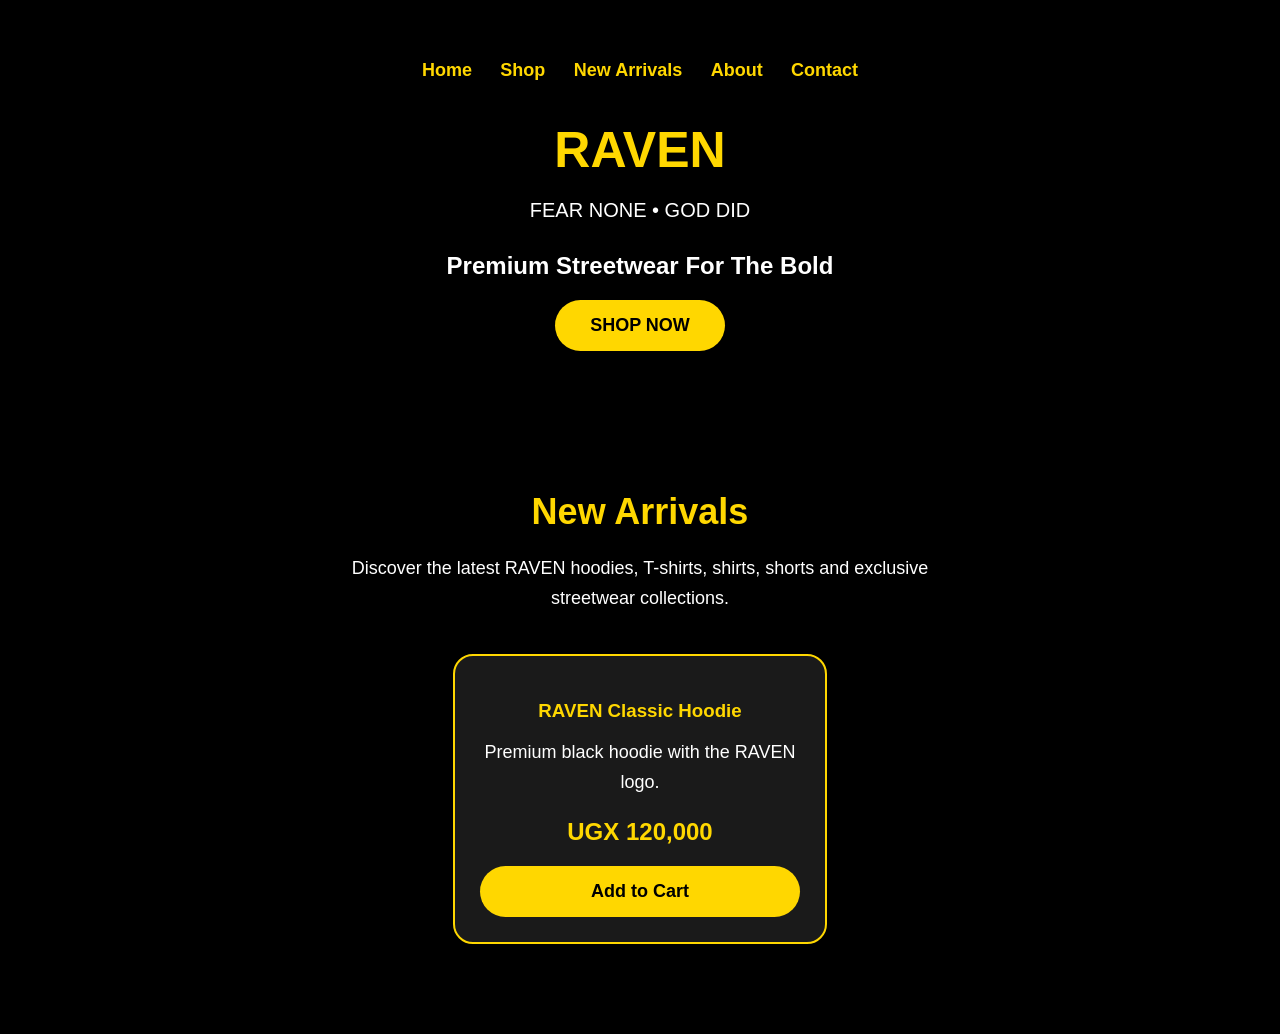
==== index.html @ 139b832c "First version of RAVEN website" ====
<!DOCTYPE html>
<html lang="en">
<head>
  <meta charset="UTF-8">
  <meta name="viewport" content="width=device-width, initial-scale=1.0">
  <title>RAVEN | GOD DID</title>

  <link rel="stylesheet" href="style.css">
</head>

<body>

<header>

<nav>
    <a href="#">Home</a>
    <a href="#">Shop</a>
    <a href="#">New Arrivals</a>
    <a href="#">About</a>
    <a href="#">Contact</a>
</nav>

    <h1>RAVEN</h1>
    <p>FEAR NONE • GOD DID</p>

    <h2>Premium Streetwear For The Bold</h2>

    <button>SHOP NOW</button>
</header>

<section>
    <h2>New Arrivals</h2>

    <p>
        Discover the latest RAVEN hoodies, T-shirts,
        shirts, shorts and exclusive streetwear collections.
</p>

<div class="product-card">
    <h3>RAVEN Classic Hoodie</h3>

    <p>Premium black hoodie with the RAVEN logo.</p>

    <h4>UGX 120,000</h4>

    <button>Add to Cart</button>
</div>

</section>

</body>
</html>
---- style.css ----
body {
    background-color: black;
    color: white;
    font-family: Arial, sans-serif;
    text-align: center;
    margin: 0;
    padding: 0;
}


header {
    padding: 60px 20px;
}

h1 {
    color: gold;
    font-size: 50px;
    margin-bottom: 10px;
}

p {
    font-size: 20px;
    margin-bottom: 30px;
}

button {
    background: gold;
    color: black;
    border: none;
    padding: 15px 35px;
    font-size: 18px;
    border-radius: 30px;
    font-weight: bold;
}

section {
    padding: 50px 20px;
}

section h2 {
    color: gold;
    font-size: 36px;
    margin-bottom: 20px;
}

section p {
    max-width: 600px;
    margin: 0 auto;
    font-size: 18px;
    line-height: 1.7;
}

.product-card {
    background-color: #1a1a1a;
    border: 2px solid gold;
    border-radius: 20px;
    padding: 25px;
    margin: 40px auto;
    max-width: 320px;
}

.product-card h3 {
    color: gold;
    margin-bottom: 15px;
}

.product-card h4 {
    color: gold;
    font-size: 24px;
    margin: 20px 0;
}

.product-card button {
    width: 100%;
}
.product-card {
    background-color: #1a1a1a;
    border: 2px solid gold;
    border-radius: 20px;
    padding: 25px;
    margin: 40px auto;
    max-width: 320px;
}

.product-card h3 {
    color: gold;
    margin-bottom: 15px;
}

.product-card h4 {
    color: gold;
    font-size: 24px;
    margin: 20px 0;
}

.product-card button {
    width: 100%;
}

nav {
    margin-bottom: 40px;
}

nav a {
    color: gold;
    text-decoration: none;
    margin: 0 12px;
    font-size: 18px;
    font-weight: bold;
}

nav a:hover {
    color: white;
}
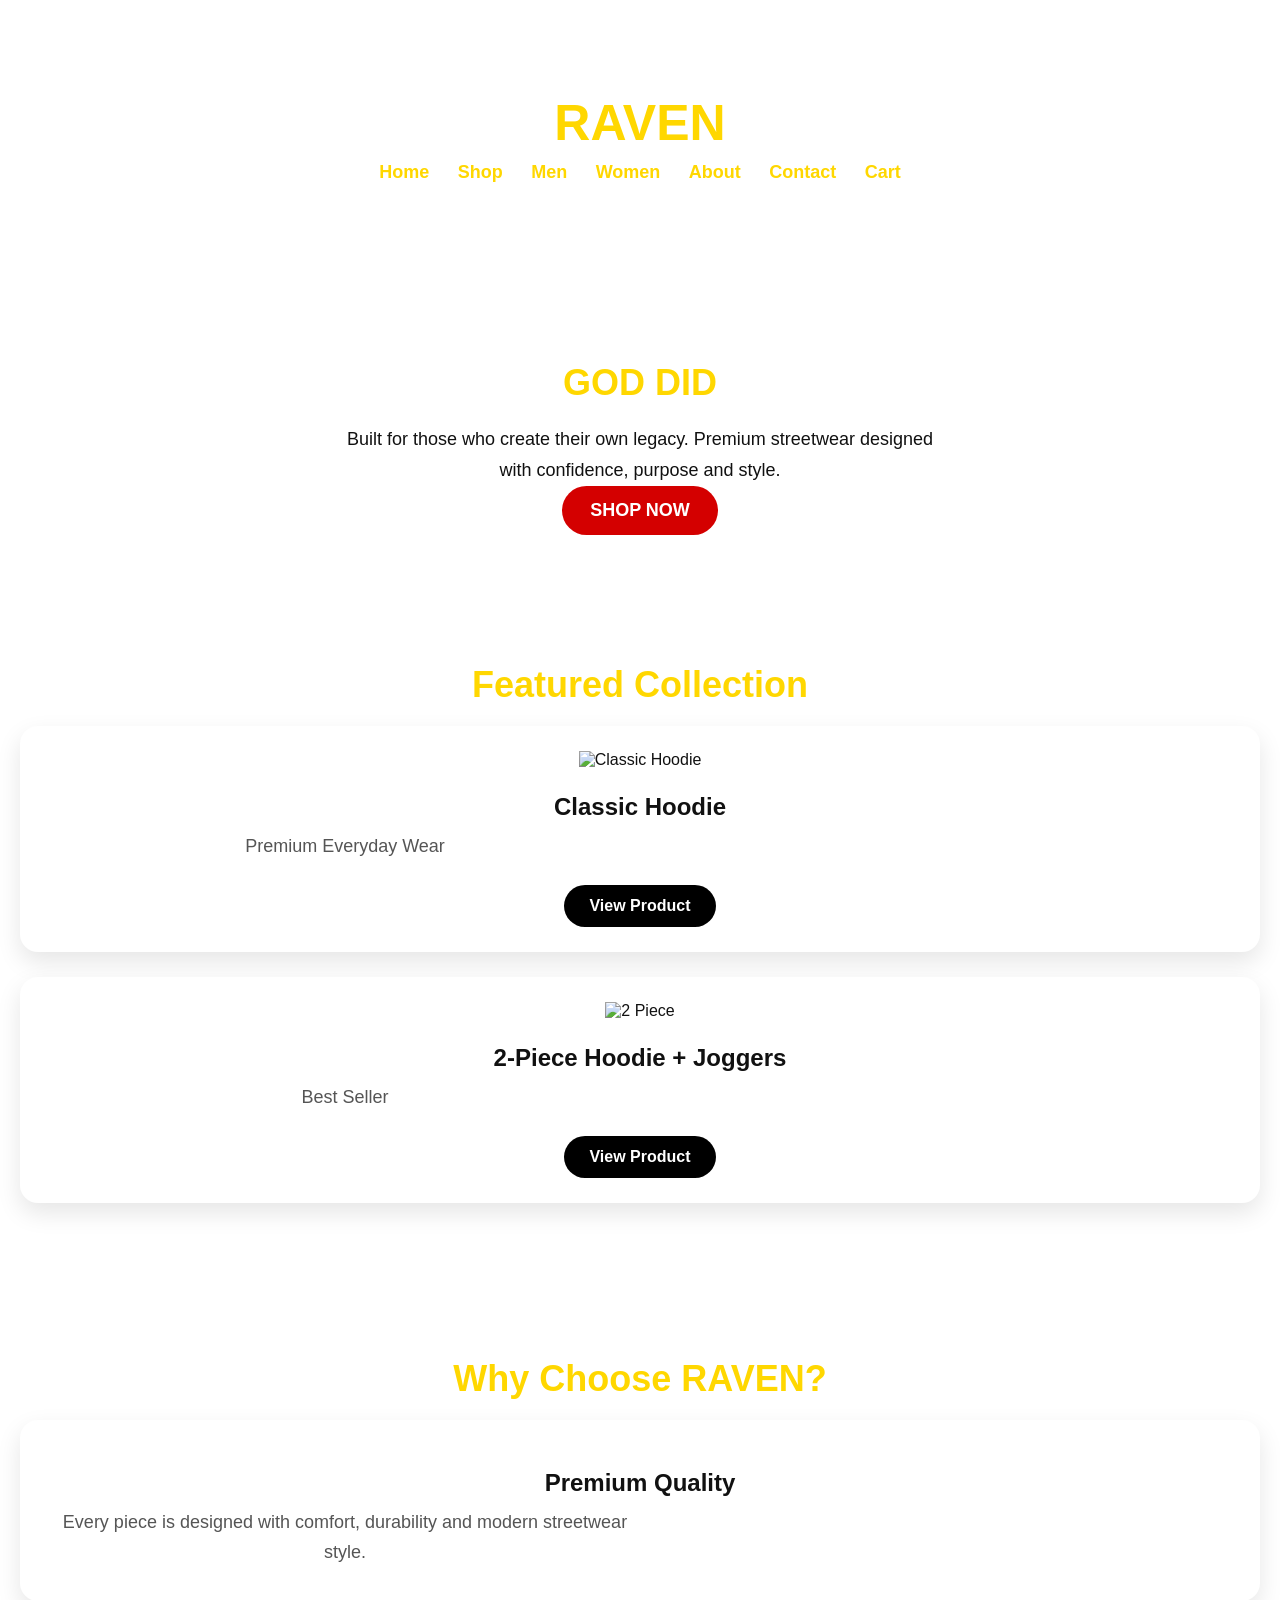
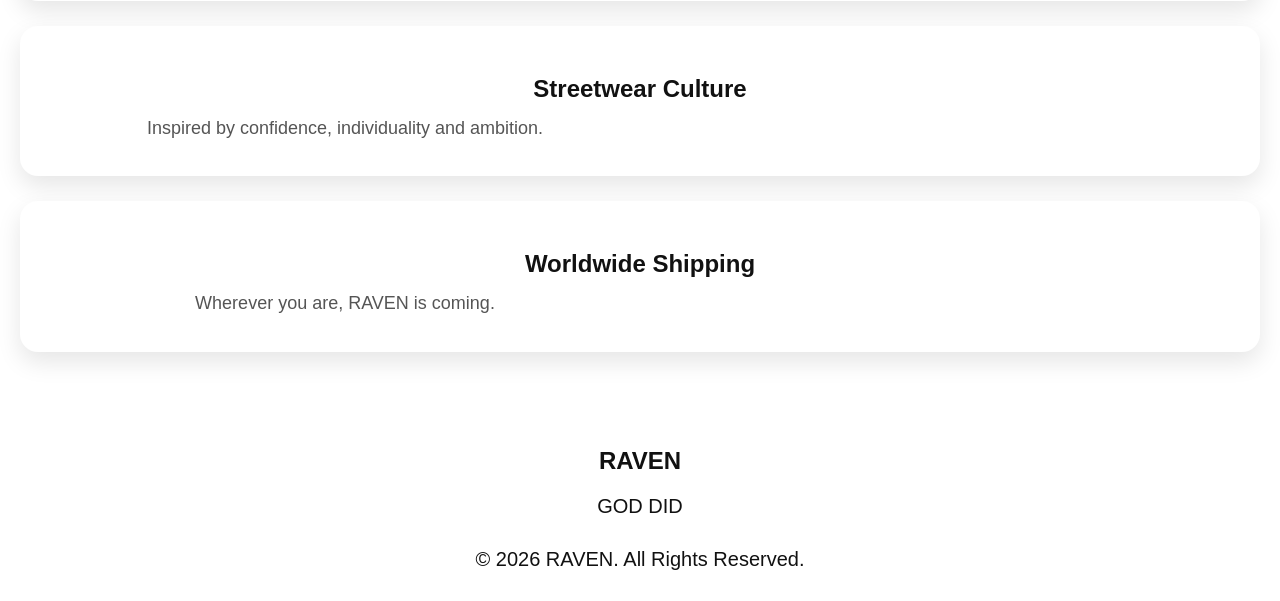
==== commit d8097f99: "Premium homepage and store structure" ====
--- a/index.html
+++ b/index.html
@@ -1,52 +1,126 @@
 <!DOCTYPE html>
 <html lang="en">
 <head>
-  <meta charset="UTF-8">
-  <meta name="viewport" content="width=device-width, initial-scale=1.0">
-  <title>RAVEN | GOD DID</title>
-
-  <link rel="stylesheet" href="style.css">
+<meta charset="UTF-8">
+<meta name="viewport" content="width=device-width, initial-scale=1.0">
+<title>RAVEN | GOD DID</title>
+<link rel="stylesheet" href="style.css">
 </head>
 
 <body>
 
-<header>
+<header class="navbar">
+    <h1 class="logo">RAVEN</h1>
 
-<nav>
-    <a href="#">Home</a>
-    <a href="#">Shop</a>
-    <a href="#">New Arrivals</a>
-    <a href="#">About</a>
-    <a href="#">Contact</a>
-</nav>
-
-    <h1>RAVEN</h1>
-    <p>FEAR NONE • GOD DID</p>
-
-    <h2>Premium Streetwear For The Bold</h2>
-
-    <button>SHOP NOW</button>
+    <nav>
+        <a href="index.html">Home</a>
+        <a href="shop.html">Shop</a>
+        <a href="#">Men</a>
+        <a href="#">Women</a>
+        <a href="#">About</a>
+        <a href="#">Contact</a>
+        <a href="cart.html">Cart</a>
+    </nav>
 </header>
 
-<section>
-    <h2>New Arrivals</h2>
+<section class="hero">
+
+    <h2>GOD DID</h2>
 
     <p>
-        Discover the latest RAVEN hoodies, T-shirts,
-        shirts, shorts and exclusive streetwear collections.
-</p>
+        Built for those who create their own legacy.
+        Premium streetwear designed with confidence,
+        purpose and style.
+    </p>
 
-<div class="product-card">
-    <h3>RAVEN Classic Hoodie</h3>
+    <a href="shop.html">
+        <button>SHOP NOW</button>
+    </a>
 
-    <p>Premium black hoodie with the RAVEN logo.</p>
+</section>
 
-    <h4>UGX 120,000</h4>
+<section class="featured">
 
-    <button>Add to Cart</button>
+<h2>Featured Collection</h2>
+
+<div class="product">
+
+<img src="images/classic-hoodie.jpg" alt="Classic Hoodie" width="220">
+
+<h3>Classic Hoodie</h3>
+
+<p>Premium Everyday Wear</p>
+
+<a href="product.html">
+<button>View Product</button>
+</a>
+
+</div>
+
+<div class="product">
+
+<img src="images/hoodie-joggers.jpg" alt="2 Piece" width="220">
+
+<h3>2-Piece Hoodie + Joggers</h3>
+
+<p>Best Seller</p>
+
+<a href="product.html">
+<button>View Product</button>
+</a>
+
 </div>
 
 </section>
 
+<section>
+
+<h2>Why Choose RAVEN?</h2>
+
+<div class="product">
+
+<h3>Premium Quality</h3>
+
+<p>
+Every piece is designed with comfort,
+durability and modern streetwear style.
+</p>
+
+</div>
+
+<div class="product">
+
+<h3>Streetwear Culture</h3>
+
+<p>
+Inspired by confidence,
+individuality and ambition.
+</p>
+
+</div>
+
+<div class="product">
+
+<h3>Worldwide Shipping</h3>
+
+<p>
+Wherever you are,
+RAVEN is coming.
+</p>
+
+</div>
+
+</section>
+
+<footer>
+
+<h2>RAVEN</h2>
+
+<p>GOD DID</p>
+
+<p>© 2026 RAVEN. All Rights Reserved.</p>
+
+</footer>
+
 </body>
 </html>
--- a/style.css
+++ b/style.css
@@ -111,4 +111,113 @@
 
 nav a:hover {
     color: white;
+}
+/* ================= SHOP PAGE ================= */
+
+.shop{
+    width:90%;
+    margin:auto;
+    padding:40px 0;
+}
+
+.shop h2{
+    color:#111;
+    font-size:30px;
+    margin-top:50px;
+    margin-bottom:25px;
+    border-left:6px solid red;
+    padding-left:15px;
+}
+
+.product{
+    background:#ffffff;
+    border-radius:15px;
+    padding:25px;
+    margin-bottom:25px;
+    box-shadow:0 8px 20px rgba(0,0,0,.08);
+    transition:.3s;
+}
+
+.product:hover{
+    transform:translateY(-8px);
+}
+
+.product h3{
+    font-size:24px;
+    margin-bottom:10px;
+}
+
+.product p{
+    color:#555;
+    margin:8px 0;
+}
+
+.product button{
+    margin-top:15px;
+    background:#000;
+    color:#fff;
+    border:none;
+    padding:12px 25px;
+    border-radius:30px;
+    cursor:pointer;
+    font-size:16px;
+}
+
+.product button:hover{
+    background:red;
+}
+/* ===========================
+   RAVEN LIGHT & DARK THEME
+=========================== */
+
+:root{
+    --bg:#ffffff;
+    --text:#111111;
+    --card:#ffffff;
+    --accent:#d40000;
+    --shadow:rgba(0,0,0,.10);
+}
+
+@media (prefers-color-scheme: dark){
+
+:root{
+    --bg:#0f0f0f;
+    --text:#ffffff;
+    --card:#1b1b1b;
+    --accent:#ff2d2d;
+    --shadow:rgba(255,255,255,.05);
+}
+
+}
+
+body{
+    background:var(--bg);
+    color:var(--text);
+    transition:.3s;
+}
+
+header{
+    background:var(--bg);
+    color:var(--text);
+}
+
+.product{
+    background:var(--card);
+    color:var(--text);
+    box-shadow:0 10px 25px var(--shadow);
+    border-radius:18px;
+}
+
+button{
+    background:var(--accent);
+    color:white;
+    border:none;
+    border-radius:30px;
+    padding:14px 28px;
+    font-weight:bold;
+    transition:.3s;
+}
+
+button:hover{
+    transform:scale(1.05);
 }
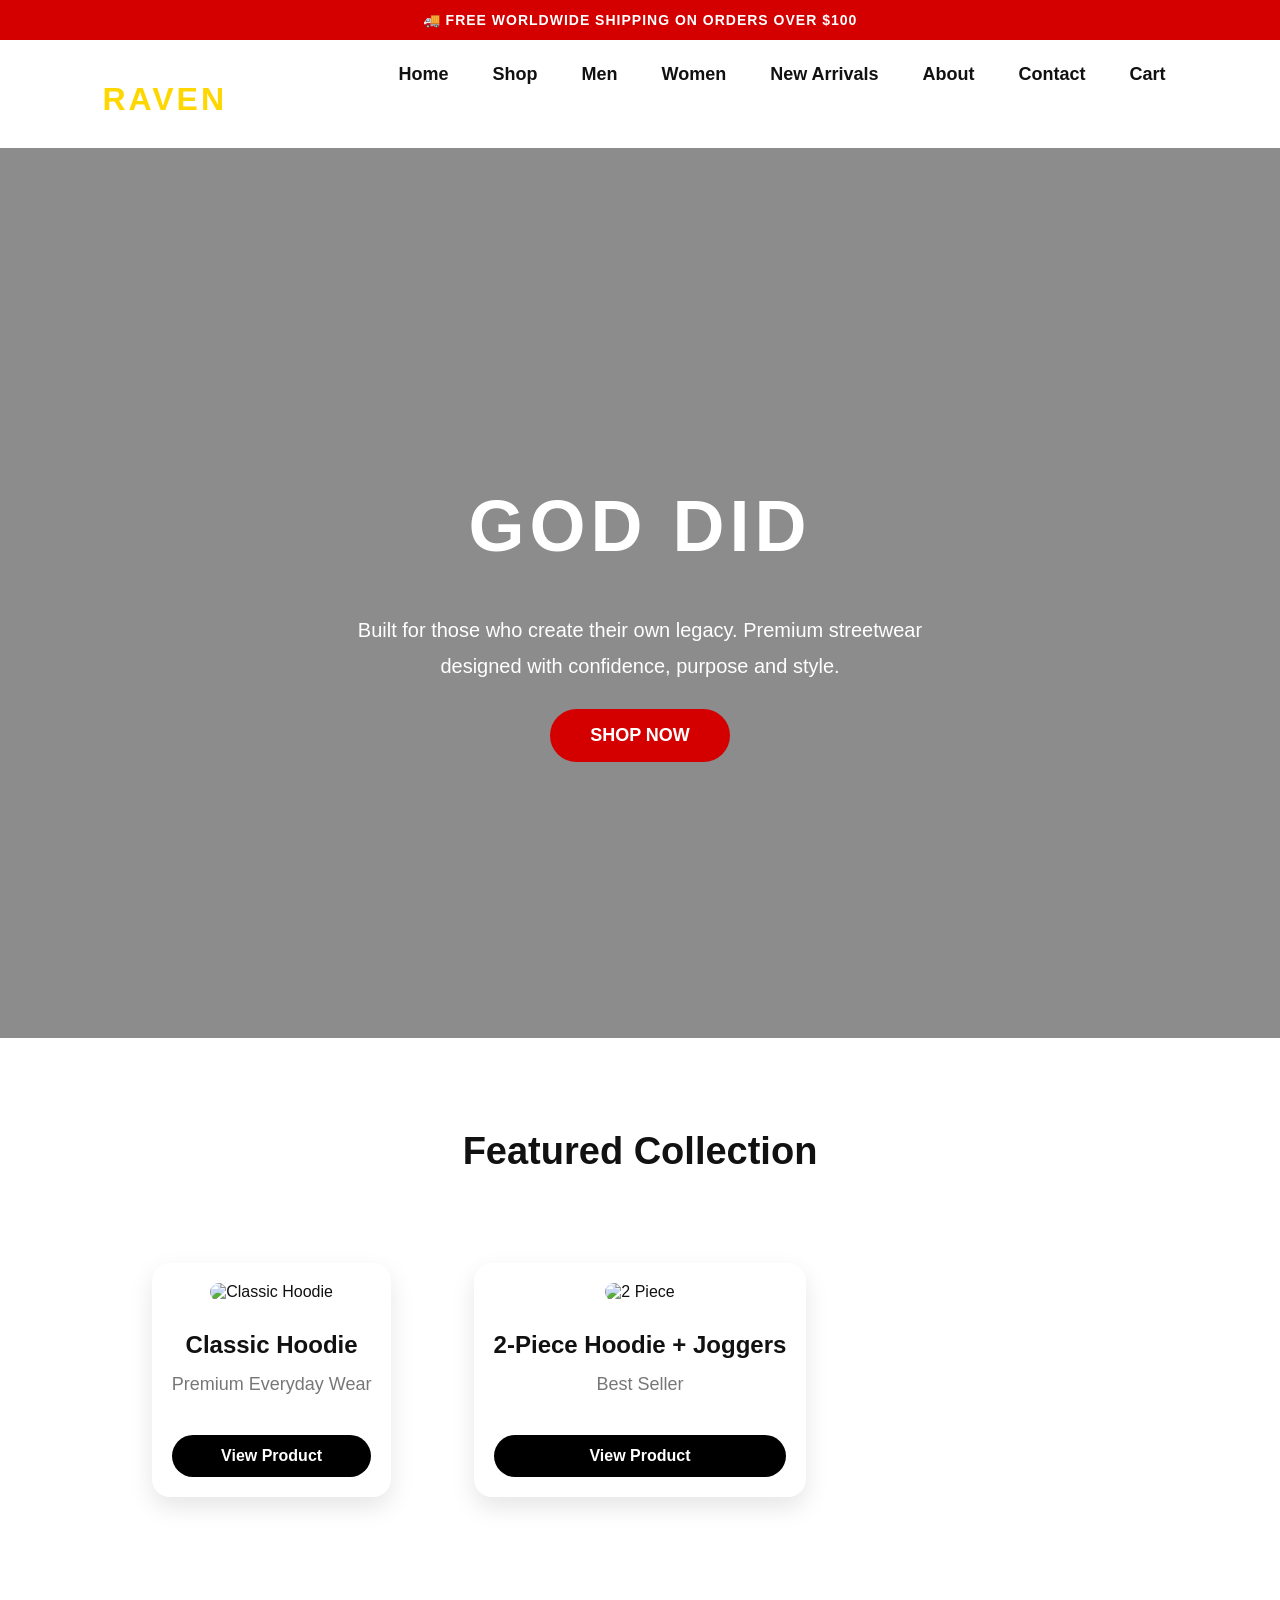
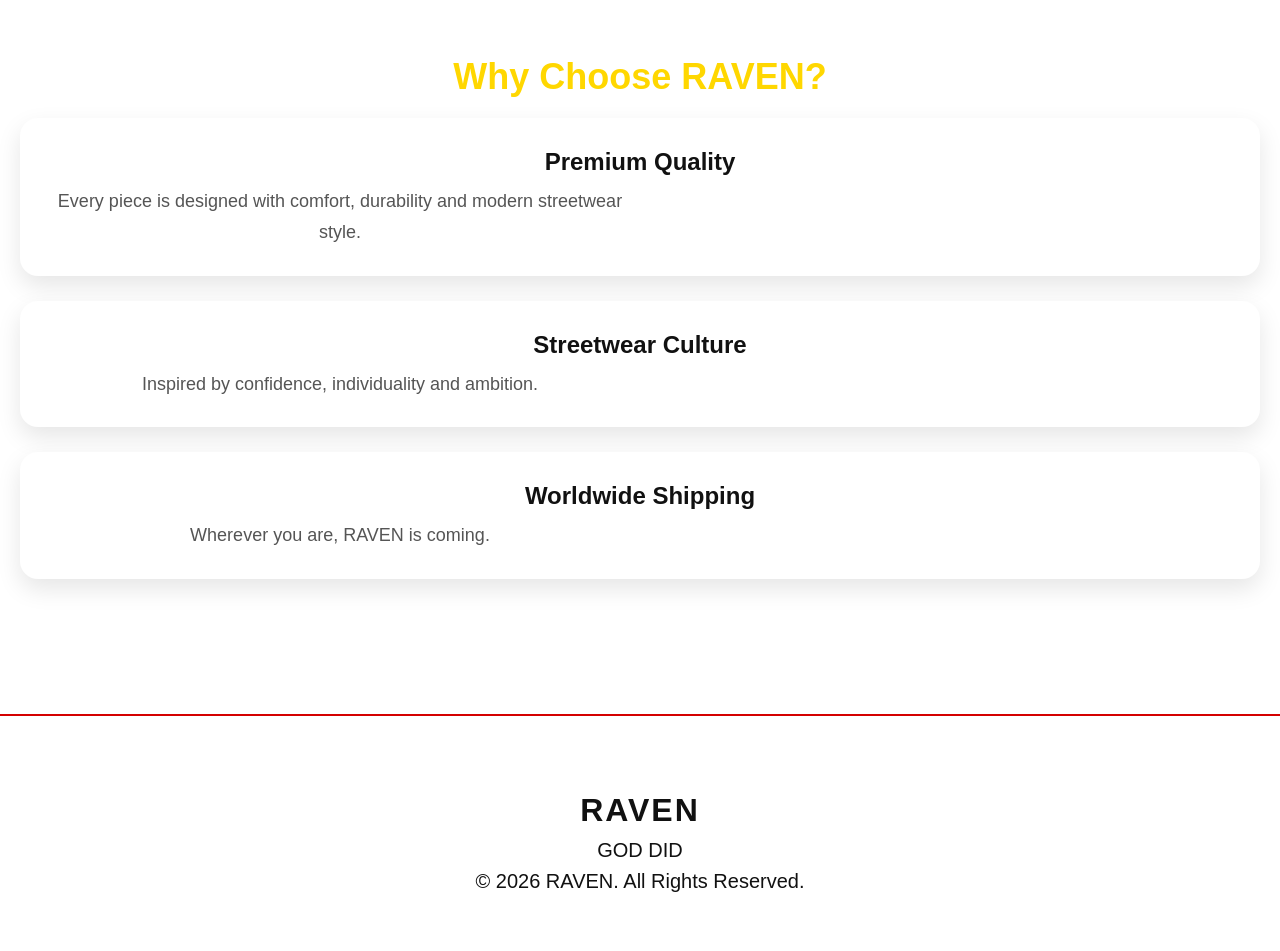
==== commit 348c2243: "Homepage V2 - Hero and Announcement Bar" ====
--- a/index.html
+++ b/index.html
@@ -8,19 +8,23 @@
 </head>
 
 <body>
+<div class="announcement">
+    🚚 FREE WORLDWIDE SHIPPING ON ORDERS OVER $100
+</div>
 
 <header class="navbar">
     <h1 class="logo">RAVEN</h1>
 
     <nav>
-        <a href="index.html">Home</a>
-        <a href="shop.html">Shop</a>
-        <a href="#">Men</a>
-        <a href="#">Women</a>
-        <a href="#">About</a>
-        <a href="#">Contact</a>
-        <a href="cart.html">Cart</a>
-    </nav>
+    <a href="index.html">Home</a>
+    <a href="shop.html">Shop</a>
+    <a href="#">Men</a>
+    <a href="#">Women</a>
+    <a href="#">New Arrivals</a>
+    <a href="#">About</a>
+    <a href="#">Contact</a>
+    <a href="cart.html">Cart</a>
+</nav>
 </header>
 
 <section class="hero">
--- a/style.css
+++ b/style.css
@@ -220,4 +220,232 @@
 
 button:hover{
     transform:scale(1.05);
+}
+
+/* ======= RAVEN NAVIGATION ======= */
+
+.navbar{
+    display:flex;
+    justify-content:space-between;
+    align-items:center;
+    padding:20px 8%;
+    background:var(--bg);
+    position:sticky;
+    top:0;
+    z-index:1000;
+}
+
+.logo{
+    font-size:32px;
+    font-weight:900;
+    letter-spacing:3px;
+}
+
+nav{
+    display:flex;
+    gap:20px;
+}
+
+nav a{
+    text-decoration:none;
+    color:var(--text);
+    font-weight:600;
+    transition:.3s;
+}
+
+nav a:hover{
+    color:var(--accent);
+}
+
+/* ======= HERO SECTION ======= */
+
+.hero{
+    min-height:85vh;
+    display:flex;
+    flex-direction:column;
+    justify-content:center;
+    align-items:center;
+    text-align:center;
+    padding:40px 20px;
+}
+
+.hero h2{
+    font-size:60px;
+    font-weight:900;
+    margin-bottom:20px;
+    letter-spacing:4px;
+    color:var(--text);
+}
+
+.hero p{
+    max-width:650px;
+    font-size:20px;
+    line-height:1.8;
+    color:var(--text);
+    margin-bottom:35px;
+}
+
+.hero button{
+    background:var(--accent);
+    color:#fff;
+    border:none;
+    padding:16px 40px;
+    font-size:18px;
+    font-weight:bold;
+    border-radius:40px;
+    cursor:pointer;
+    transition:0.3s;
+}
+
+.hero button:hover{
+    transform:translateY(-3px);
+    box-shadow:0 10px 25px rgba(212,0,0,0.3);
+}
+
+/* ======= FEATURED COLLECTION ======= */
+
+.featured{
+    padding:80px 8%;
+}
+
+.featured h2{
+    text-align:center;
+    font-size:38px;
+    margin-bottom:40px;
+    color:var(--text);
+}
+
+.featured .product{
+    max-width:320px;
+    margin:20px auto;
+    text-align:center;
+    overflow:hidden;
+}
+
+.featured .product img{
+    width:100%;
+    max-width:250px;
+    border-radius:15px;
+    margin-bottom:20px;
+}
+
+.featured .product h3{
+    font-size:24px;
+    margin-bottom:10px;
+}
+
+.featured .product p{
+    margin-bottom:20px;
+    color:#777;
+}
+
+.featured .product button{
+    width:100%;
+}
+
+/* ======= FOOTER ======= */
+
+footer{
+    background:var(--card);
+    text-align:center;
+    padding:50px 20px;
+    margin-top:60px;
+    border-top:2px solid var(--accent);
+}
+
+footer h2{
+    font-size:32px;
+    margin-bottom:10px;
+    color:var(--text);
+    letter-spacing:2px;
+}
+
+footer p{
+    color:var(--text);
+    margin:8px 0;
+}
+
+/* ===== SHOP GRID ===== */
+
+.featured{
+    display:grid;
+    grid-template-columns:repeat(auto-fit,minmax(250px,1fr));
+    gap:30px;
+    padding:60px 8%;
+}
+
+.featured h2{
+    grid-column:1/-1;
+}
+
+.product{
+    background:var(--card);
+    padding:20px;
+    border-radius:18px;
+    text-align:center;
+    box-shadow:0 10px 25px var(--shadow);
+    transition:.3s;
+}
+
+.product:hover{
+    transform:translateY(-8px);
+}
+
+.product img{
+    width:100%;
+    border-radius:12px;
+    margin-bottom:15px;
+}
+
+.product h3{
+    margin:10px 0;
+}
+
+.product button{
+    width:100%;
+    margin-top:15px;
+}
+
+/* ===== ANNOUNCEMENT BAR ===== */
+
+.announcement{
+    background:var(--accent);
+    color:#fff;
+    text-align:center;
+    padding:12px;
+    font-weight:bold;
+    letter-spacing:1px;
+    font-size:14px;
+}
+
+/* ===== HERO BACKGROUND ===== */
+
+.hero{
+    min-height:90vh;
+    display:flex;
+    flex-direction:column;
+    justify-content:center;
+    align-items:center;
+    text-align:center;
+    padding:40px;
+    background:
+    linear-gradient(rgba(0,0,0,.45),rgba(0,0,0,.45)),
+    url("images/raven-hero.jpg");
+    background-size:cover;
+    background-position:center;
+    background-repeat:no-repeat;
+}
+
+.hero h2{
+    color:white;
+    font-size:72px;
+    font-weight:900;
+    letter-spacing:5px;
+}
+
+.hero p{
+    color:white;
+    max-width:650px;
+    font-size:20px;
+    margin:25px 0;
 }
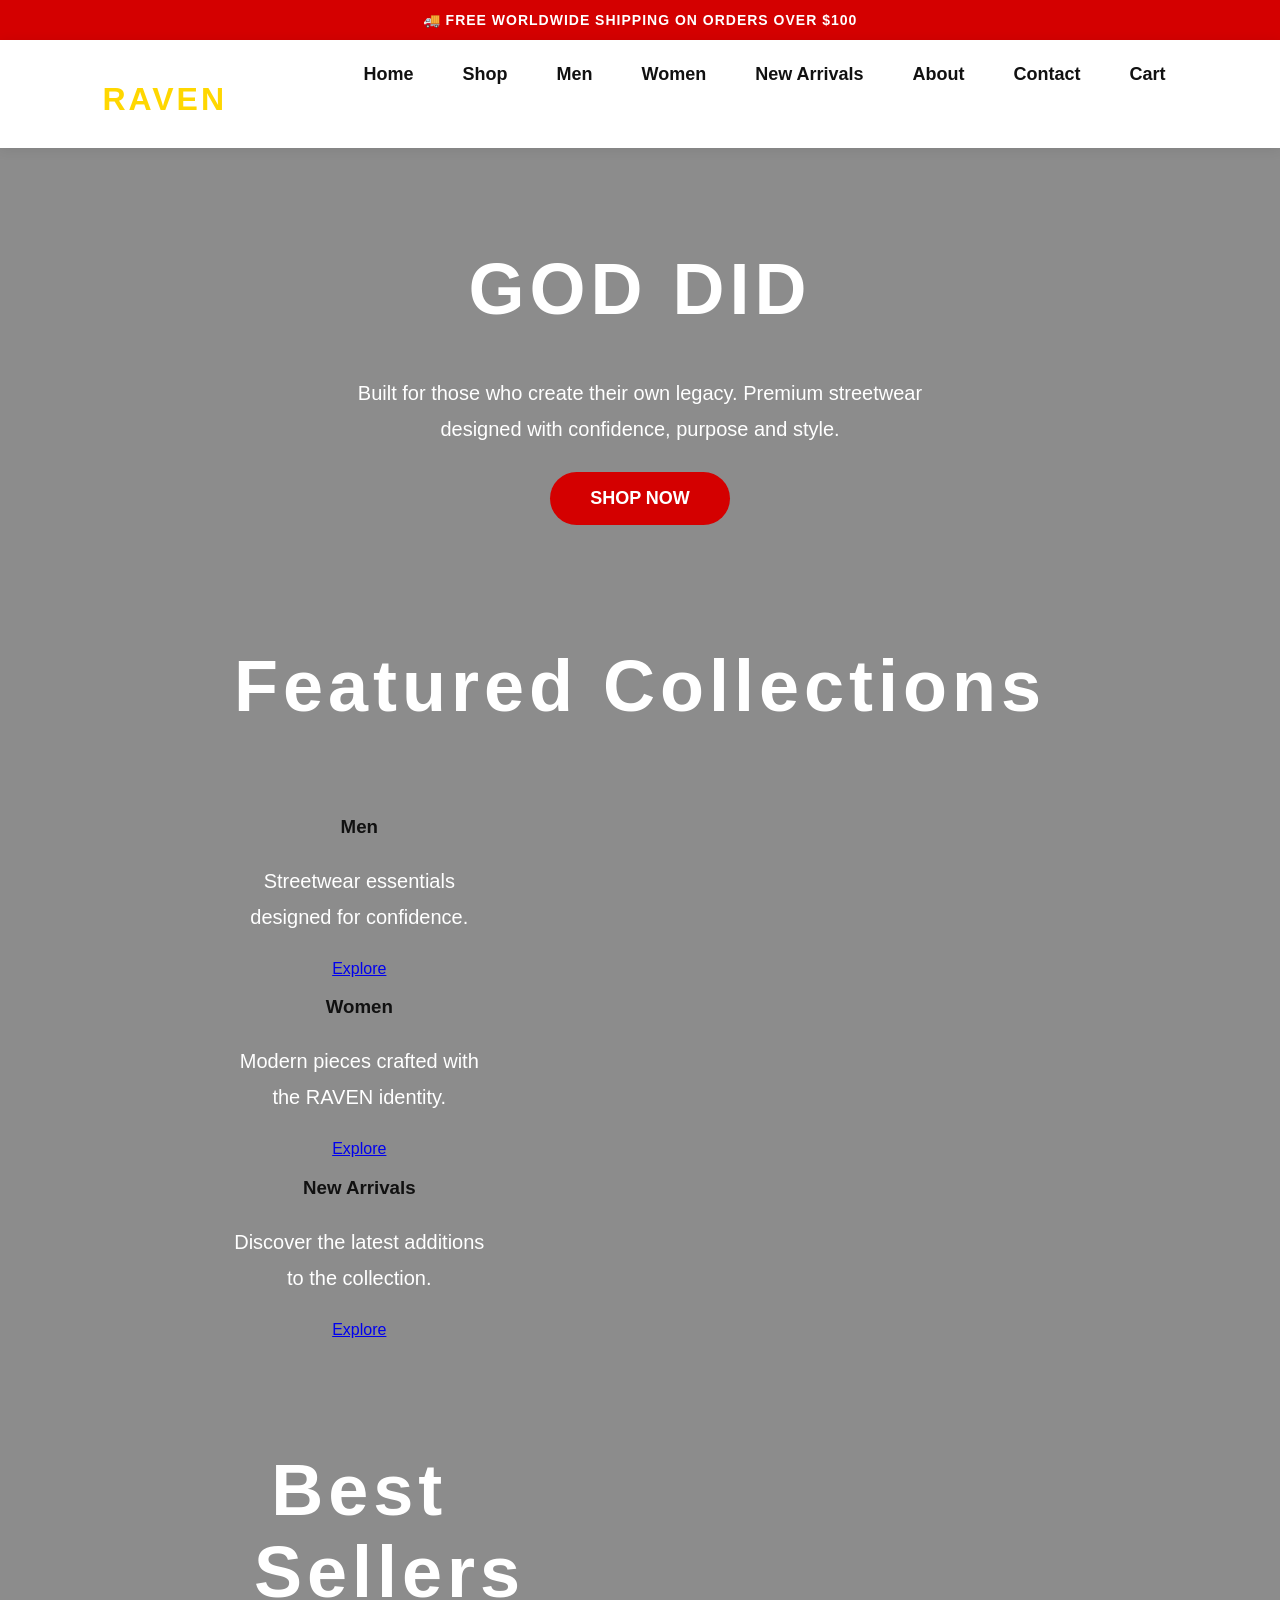
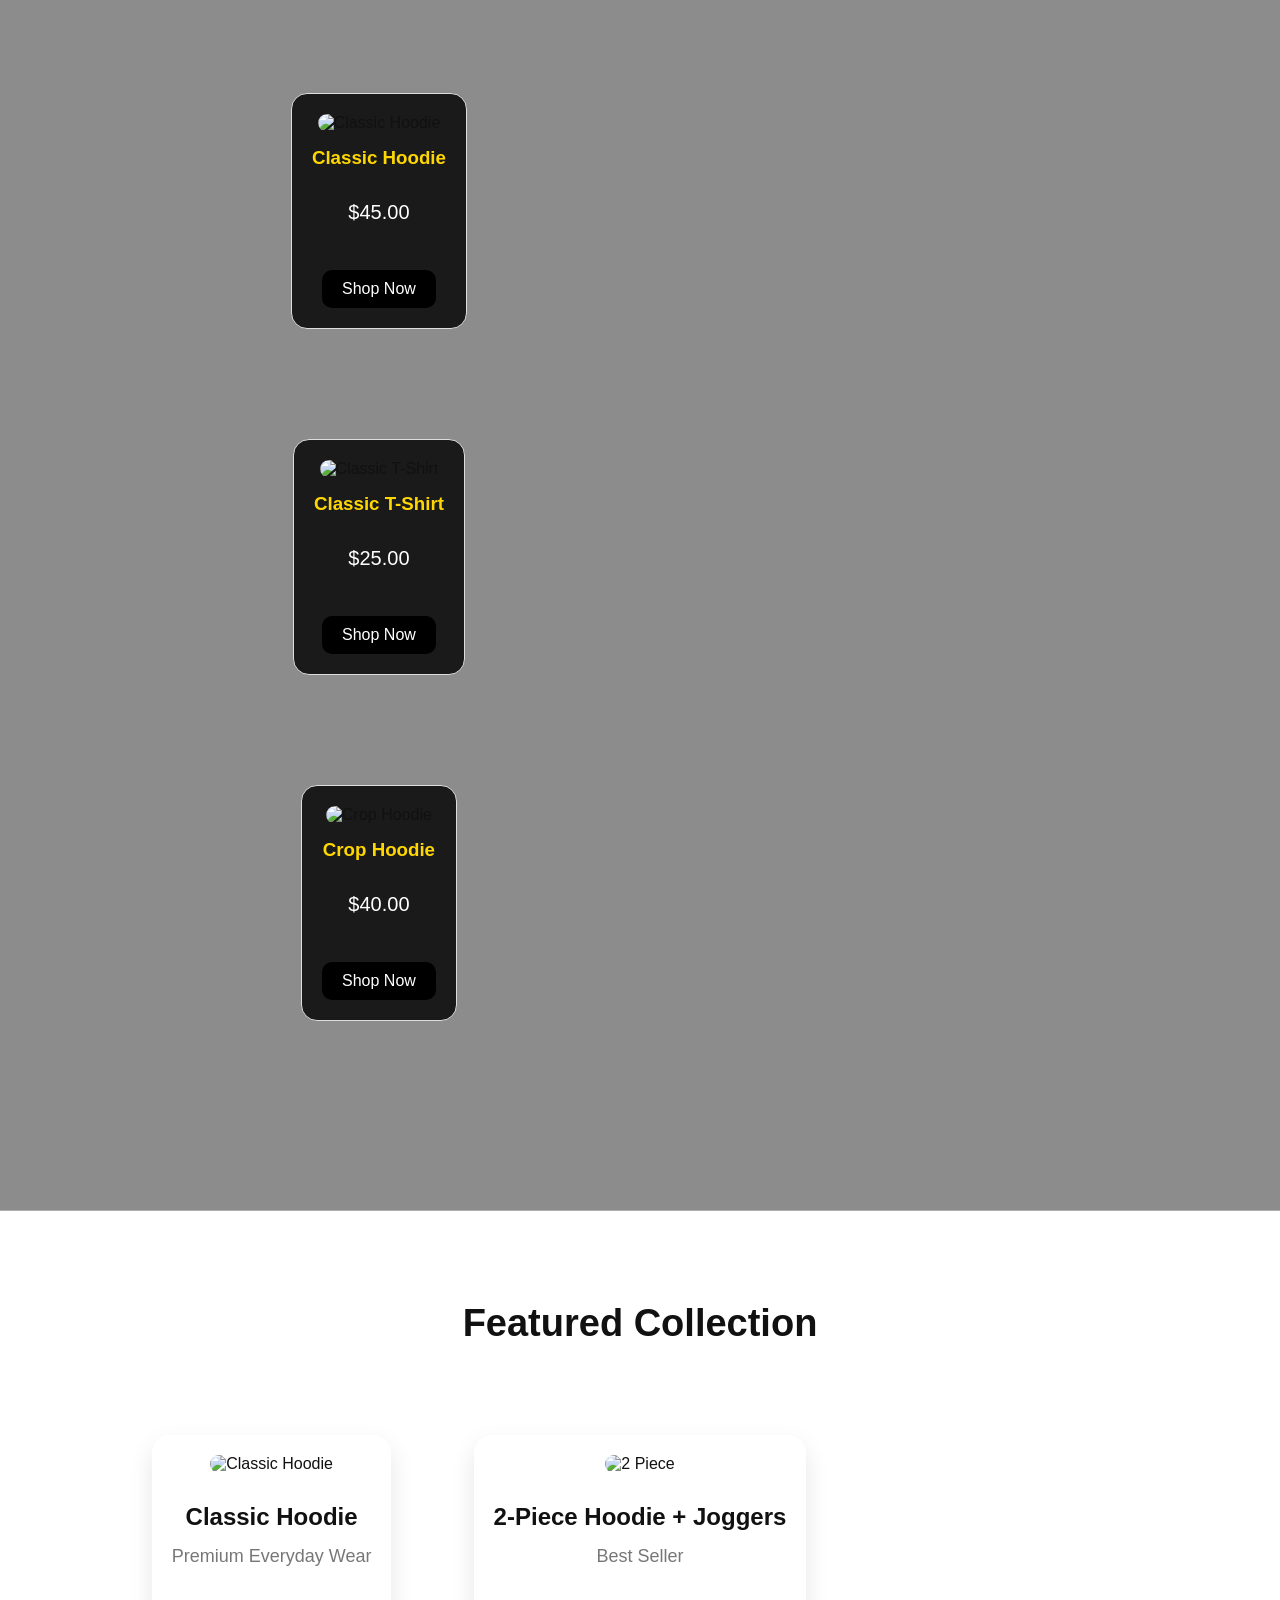
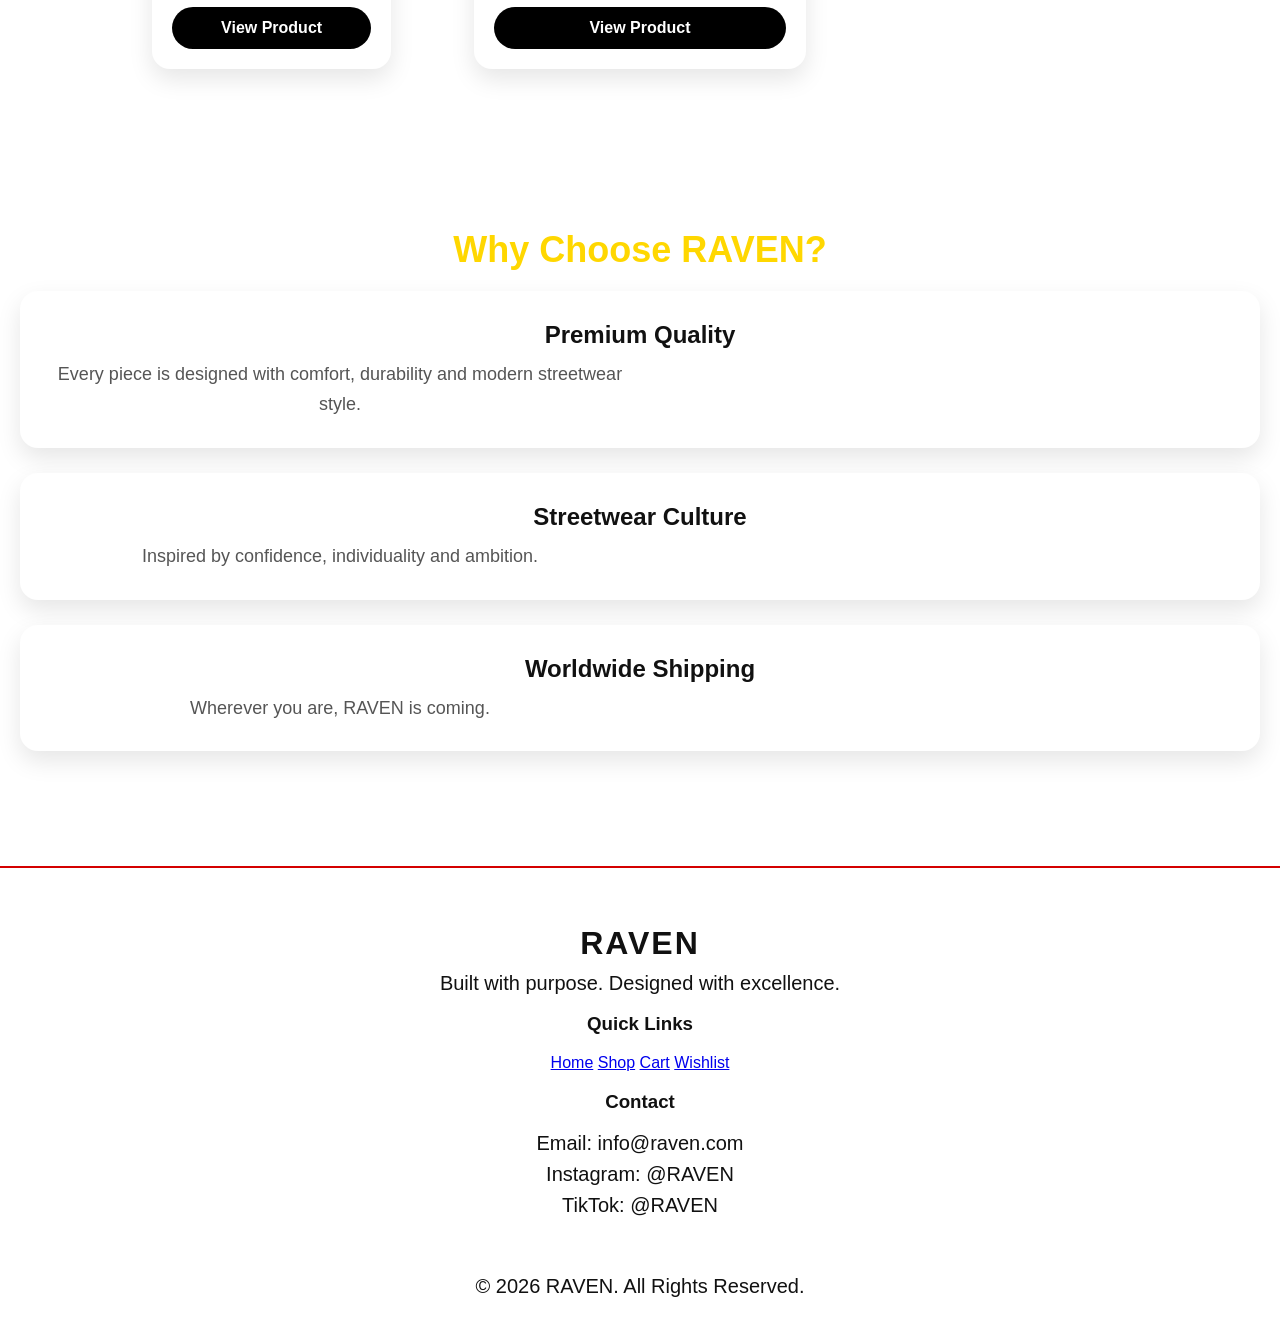
==== commit 6d2d4a29: "Complete website pages and layout improvements" ====
--- a/index.html
+++ b/index.html
@@ -40,7 +40,64 @@
     <a href="shop.html">
         <button>SHOP NOW</button>
     </a>
-
+    
+<section class="featured">
+
+<h2>Featured Collections</h2>
+
+<div class="featured-grid">
+
+<div class="featured-card">
+<h3>Men</h3>
+<p>Streetwear essentials designed for confidence.</p>
+<a href="shop.html">Explore</a>
+</div>
+
+<div class="featured-card">
+<h3>Women</h3>
+<p>Modern pieces crafted with the RAVEN identity.</p>
+<a href="shop.html">Explore</a>
+</div>
+
+<div class="featured-card">
+<h3>New Arrivals</h3>
+<p>Discover the latest additions to the collection.</p>
+<a href="shop.html">Explore</a>
+</div>
+
+<section class="best-sellers">
+
+<h2>Best Sellers</h2>
+
+<div class="product-grid">
+
+<div class="product-card">
+<img src="images/classic-hoodie.jpg" alt="Classic Hoodie">
+<h3>Classic Hoodie</h3>
+<p>$45.00</p>
+<a href="product.html">Shop Now</a>
+</div>
+
+<div class="product-card">
+<img src="images/classic-tshirt.jpg" alt="Classic T-Shirt">
+<h3>Classic T-Shirt</h3>
+<p>$25.00</p>
+<a href="product.html">Shop Now</a>
+</div>
+
+<div class="product-card">
+<img src="images/crop-hoodie.jpg" alt="Crop Hoodie">
+<h3>Crop Hoodie</h3>
+<p>$40.00</p>
+<a href="product.html">Shop Now</a>
+</div>
+
+</div>
+
+</section>
+</div>
+
+</section>
 </section>
 
 <section class="featured">
@@ -116,15 +173,39 @@
 
 </section>
 
-<footer>
-
+<footer class="footer">
+
+<div class="footer-logo">
 <h2>RAVEN</h2>
-
-<p>GOD DID</p>
+<p>Built with purpose. Designed with excellence.</p>
+</div>
+
+<div class="footer-links">
+<h3>Quick Links</h3>
+
+<a href="index.html">Home</a>
+<a href="shop.html">Shop</a>
+<a href="cart.html">Cart</a>
+<a href="wishlist.html">Wishlist</a>
+</div>
+
+<div class="footer-contact">
+<h3>Contact</h3>
+
+<p>Email: info@raven.com</p>
+
+<p>Instagram: @RAVEN</p>
+
+<p>TikTok: @RAVEN</p>
+
+</div>
+
+</footer>
+
+<div class="copyright">
 
 <p>© 2026 RAVEN. All Rights Reserved.</p>
 
-</footer>
-
+</div>
 </body>
 </html>
--- a/style.css
+++ b/style.css
@@ -448,4 +448,562 @@
     max-width:650px;
     font-size:20px;
     margin:25px 0;
+}
+
+/* ===== PRODUCT PAGE ===== */
+
+.product-page{
+    display:flex;
+    flex-wrap:wrap;
+    justify-content:center;
+    align-items:flex-start;
+    gap:50px;
+    padding:60px 8%;
+}
+
+.product-image{
+    flex:1;
+    min-width:300px;
+    text-align:center;
+}
+
+.product-image img{
+    width:100%;
+    max-width:500px;
+    border-radius:18px;
+    box-shadow:0 15px 40px rgba(0,0,0,.15);
+}
+
+.product-info{
+    flex:1;
+    min-width:320px;
+}
+
+.product-info h2{
+    font-size:42px;
+    margin-bottom:10px;
+}
+
+.product-info h3{
+    font-size:30px;
+    margin-bottom:20px;
+}
+
+.product-info p{
+    line-height:1.8;
+    margin-bottom:20px;
+}
+
+.product-info label{
+    display:block;
+    margin-top:20px;
+    margin-bottom:8px;
+    font-weight:bold;
+}
+
+.product-info select,
+.product-info input{
+    width:100%;
+    padding:14px;
+    border-radius:10px;
+    border:1px solid #ccc;
+    margin-bottom:20px;
+    font-size:16px;
+}
+
+.buttons{
+    display:flex;
+    gap:15px;
+    flex-wrap:wrap;
+    margin:25px 0;
+}
+
+.buttons button{
+    flex:1;
+    padding:16px;
+    border:none;
+    border-radius:12px;
+    cursor:pointer;
+    font-size:16px;
+    font-weight:bold;
+}
+
+.buttons button:first-child{
+    background:#000;
+    color:#fff;
+}
+
+.buttons button:last-child{
+    background:#c1121f;
+    color:#fff;
+}
+
+footer{
+    text-align:center;
+    padding:30px;
+    margin-top:40px;
+}
+/* ===== RELATED PRODUCTS ===== */
+
+.related-products{
+    padding:60px 8%;
+}
+
+.related-products h2{
+    text-align:center;
+    margin-bottom:40px;
+    font-size:36px;
+}
+
+.product-grid{
+    display:grid;
+    grid-template-columns:repeat(auto-fit,minmax(250px,1fr));
+    gap:30px;
+}
+
+.product-card{
+    border:1px solid #ddd;
+    border-radius:16px;
+    overflow:hidden;
+    text-align:center;
+    padding:20px;
+    transition:0.3s;
+}
+
+.product-card:hover{
+    transform:translateY(-8px);
+    box-shadow:0 15px 35px rgba(0,0,0,.15);
+}
+
+.product-card img{
+    width:100%;
+    border-radius:12px;
+}
+
+.product-card h3{
+    margin-top:15px;
+}
+
+.product-card a{
+    display:inline-block;
+    margin-top:15px;
+    padding:10px 20px;
+    background:#000;
+    color:#fff;
+    text-decoration:none;
+    border-radius:10px;
+}
+/* ===== WISHLIST ===== */
+
+.wishlist{
+    padding:60px 8%;
+}
+
+.wishlist h2{
+    text-align:center;
+    font-size:40px;
+    margin-bottom:15px;
+}
+
+.wishlist p{
+    text-align:center;
+    margin-bottom:40px;
+}
+/* ===== SEARCH ===== */
+
+.shop-search{
+    display:flex;
+    justify-content:center;
+    margin-bottom:40px;
+}
+
+.shop-search input{
+    width:100%;
+    max-width:500px;
+    padding:16px 20px;
+    border:1px solid #ccc;
+    border-radius:50px;
+    font-size:16px;
+    outline:none;
+    transition:.3s;
+}
+
+.shop-search input:focus{
+    border-color:#000;
+    box-shadow:0 0 12px rgba(0,0,0,.15);
+}
+/* ===== SHOP FILTERS ===== */
+
+.shop-filters{
+    display:flex;
+    flex-wrap:wrap;
+    justify-content:center;
+    gap:12px;
+    margin-bottom:40px;
+}
+
+.shop-filters button{
+    padding:12px 22px;
+    border:none;
+    border-radius:30px;
+    background:#111;
+    color:#fff;
+    cursor:pointer;
+    font-weight:600;
+    transition:0.3s;
+}
+
+.shop-filters button:hover{
+    background:#c1121f;
+}
+/* ===== NAVBAR ===== */
+
+.navbar{
+    display:flex;
+    justify-content:space-between;
+    align-items:center;
+    padding:20px 8%;
+    position:sticky;
+    top:0;
+    background:#fff;
+    z-index:1000;
+    box-shadow:0 2px 12px rgba(0,0,0,.08);
+}
+
+.navbar h1{
+    font-size:32px;
+    font-weight:900;
+}
+
+.navbar nav{
+    display:flex;
+    gap:25px;
+}
+
+.navbar nav a{
+    text-decoration:none;
+    color:#111;
+    font-weight:600;
+    transition:.3s;
+}
+
+.navbar nav a:hover{
+    color:#c1121f;
+}
+/* ===== MOBILE ===== */
+
+@media (max-width:768px){
+
+.navbar{
+    flex-direction:column;
+    gap:15px;
+}
+
+.navbar nav{
+    flex-wrap:wrap;
+    justify-content:center;
+    gap:15px;
+}
+
+.product-page{
+    padding:30px 5%;
+}
+
+.related-products{
+    padding:30px 5%;
+}
+
+.shop-filters{
+    gap:8px;
+}
+
+.shop-filters button{
+    font-size:14px;
+    padding:10px 16px;
+}
+
+/* ===== PREMIUM FOOTER ===== */
+
+.footer{
+    display:grid;
+    grid-template-columns:repeat(auto-fit,minmax(250px,1fr));
+    gap:40px;
+    padding:60px 8%;
+    background:#111;
+    color:#fff;
+}
+
+.footer h2,
+.footer h3{
+    margin-bottom:20px;
+}
+
+.footer a{
+    display:block;
+    color:#fff;
+    text-decoration:none;
+    margin-bottom:12px;
+    transition:.3s;
+}
+
+.footer a:hover{
+    color:#c1121f;
+}
+
+.footer-contact p,
+.footer-logo p{
+    line-height:1.8;
+}
+
+.copyright{
+    background:#000;
+    color:#fff;
+    text-align:center;
+    padding:20px;
+}
+/* ===== FEATURED COLLECTIONS ===== */
+
+.featured{
+    padding:80px 8%;
+    text-align:center;
+}
+
+.featured h2{
+    font-size:42px;
+    margin-bottom:50px;
+}
+
+.featured-grid{
+    display:grid;
+    grid-template-columns:repeat(auto-fit,minmax(280px,1fr));
+    gap:30px;
+}
+
+.featured-card{
+    padding:40px;
+    border-radius:20px;
+    background:#f5f5f5;
+    transition:.3s;
+}
+
+.featured-card:hover{
+    transform:translateY(-10px);
+    box-shadow:0 15px 35px rgba(0,0,0,.15);
+}
+
+.featured-card h3{
+    margin-bottom:20px;
+    font-size:28px;
+}
+
+.featured-card p{
+    line-height:1.8;
+    margin-bottom:25px;
+}
+
+.featured-card a{
+    display:inline-block;
+    padding:12px 28px;
+    background:#111;
+    color:#fff;
+    text-decoration:none;
+    border-radius:30px;
+    transition:.3s;
+}
+
+.featured-card a:hover{
+    background:#c1121f;
+}
+/* ===== BEST SELLERS ===== */
+
+.best-sellers{
+    padding:80px 8%;
+    text-align:center;
+}
+
+.best-sellers h2{
+    font-size:42px;
+    margin-bottom:50px;
+}
+/* ===== CHECKOUT ===== */
+
+.checkout{
+    max-width:700px;
+    margin:60px auto;
+    padding:40px;
+}
+
+.checkout h2{
+    text-align:center;
+    margin-bottom:40px;
+    font-size:40px;
+}
+
+.checkout form{
+    display:flex;
+    flex-direction:column;
+}
+
+.checkout label{
+    margin-top:20px;
+    margin-bottom:8px;
+    font-weight:bold;
+}
+
+.checkout input,
+.checkout select{
+    padding:15px;
+    border:1px solid #ccc;
+    border-radius:10px;
+    font-size:16px;
+}
+
+.checkout button{
+    margin-top:35px;
+    padding:16px;
+    border:none;
+    border-radius:10px;
+    background:#111;
+    color:white;
+    font-size:18px;
+    cursor:pointer;
+    transition:.3s;
+}
+
+.checkout button:hover{
+    background:#c1121f;
+}
+/* ===== ORDER CONFIRMATION ===== */
+
+.confirmation{
+    text-align:center;
+    padding:100px 8%;
+}
+
+.confirmation h2{
+    font-size:48px;
+    margin-bottom:25px;
+}
+
+.confirmation p{
+    font-size:18px;
+    margin-bottom:20px;
+    line-height:1.8;
+}
+
+.back-home{
+    display:inline-block;
+    margin-top:30px;
+    padding:15px 35px;
+    background:#111;
+    color:#fff;
+    text-decoration:none;
+    border-radius:10px;
+    transition:.3s;
+}
+
+.back-home:hover{
+    background:#c1121f;
+}
+/* ===== ABOUT PAGE ===== */
+
+.about{
+    max-width:900px;
+    margin:60px auto;
+    padding:40px;
+    line-height:1.9;
+}
+
+.about h2{
+    text-align:center;
+    font-size:42px;
+    margin-bottom:30px;
+}
+
+.about h3{
+    margin-top:35px;
+    margin-bottom:15px;
+    color:#111;
+}
+/* ===== CONTACT PAGE ===== */
+
+.contact{
+    max-width:800px;
+    margin:60px auto;
+    padding:40px;
+}
+
+.contact h2{
+    text-align:center;
+    font-size:42px;
+    margin-bottom:20px;
+}
+
+.contact p{
+    text-align:center;
+    margin-bottom:40px;
+    line-height:1.8;
+}
+
+.contact form{
+    display:flex;
+    flex-direction:column;
+}
+
+.contact label{
+    margin-top:20px;
+    margin-bottom:8px;
+    font-weight:bold;
+}
+
+.contact input,
+.contact textarea{
+    padding:15px;
+    border:1px solid #ccc;
+    border-radius:10px;
+    font-size:16px;
+}
+
+.contact button{
+    margin-top:30px;
+    padding:16px;
+    border:none;
+    border-radius:10px;
+    background:#111;
+    color:#fff;
+    font-size:18px;
+    cursor:pointer;
+    transition:.3s;
+}
+
+.contact button:hover{
+    background:#c1121f;
+}
+/* ===== FAQ PAGE ===== */
+
+.faq{
+    max-width:900px;
+    margin:60px auto;
+    padding:40px;
+}
+
+.faq h2{
+    text-align:center;
+    font-size:42px;
+    margin-bottom:40px;
+}
+
+.faq-item{
+    background:#f8f8f8;
+    padding:25px;
+    border-radius:15px;
+    margin-bottom:20px;
+}
+
+.faq-item h3{
+    margin-bottom:12px;
+}
+
+.faq-item p{
+    line-height:1.8;
 }
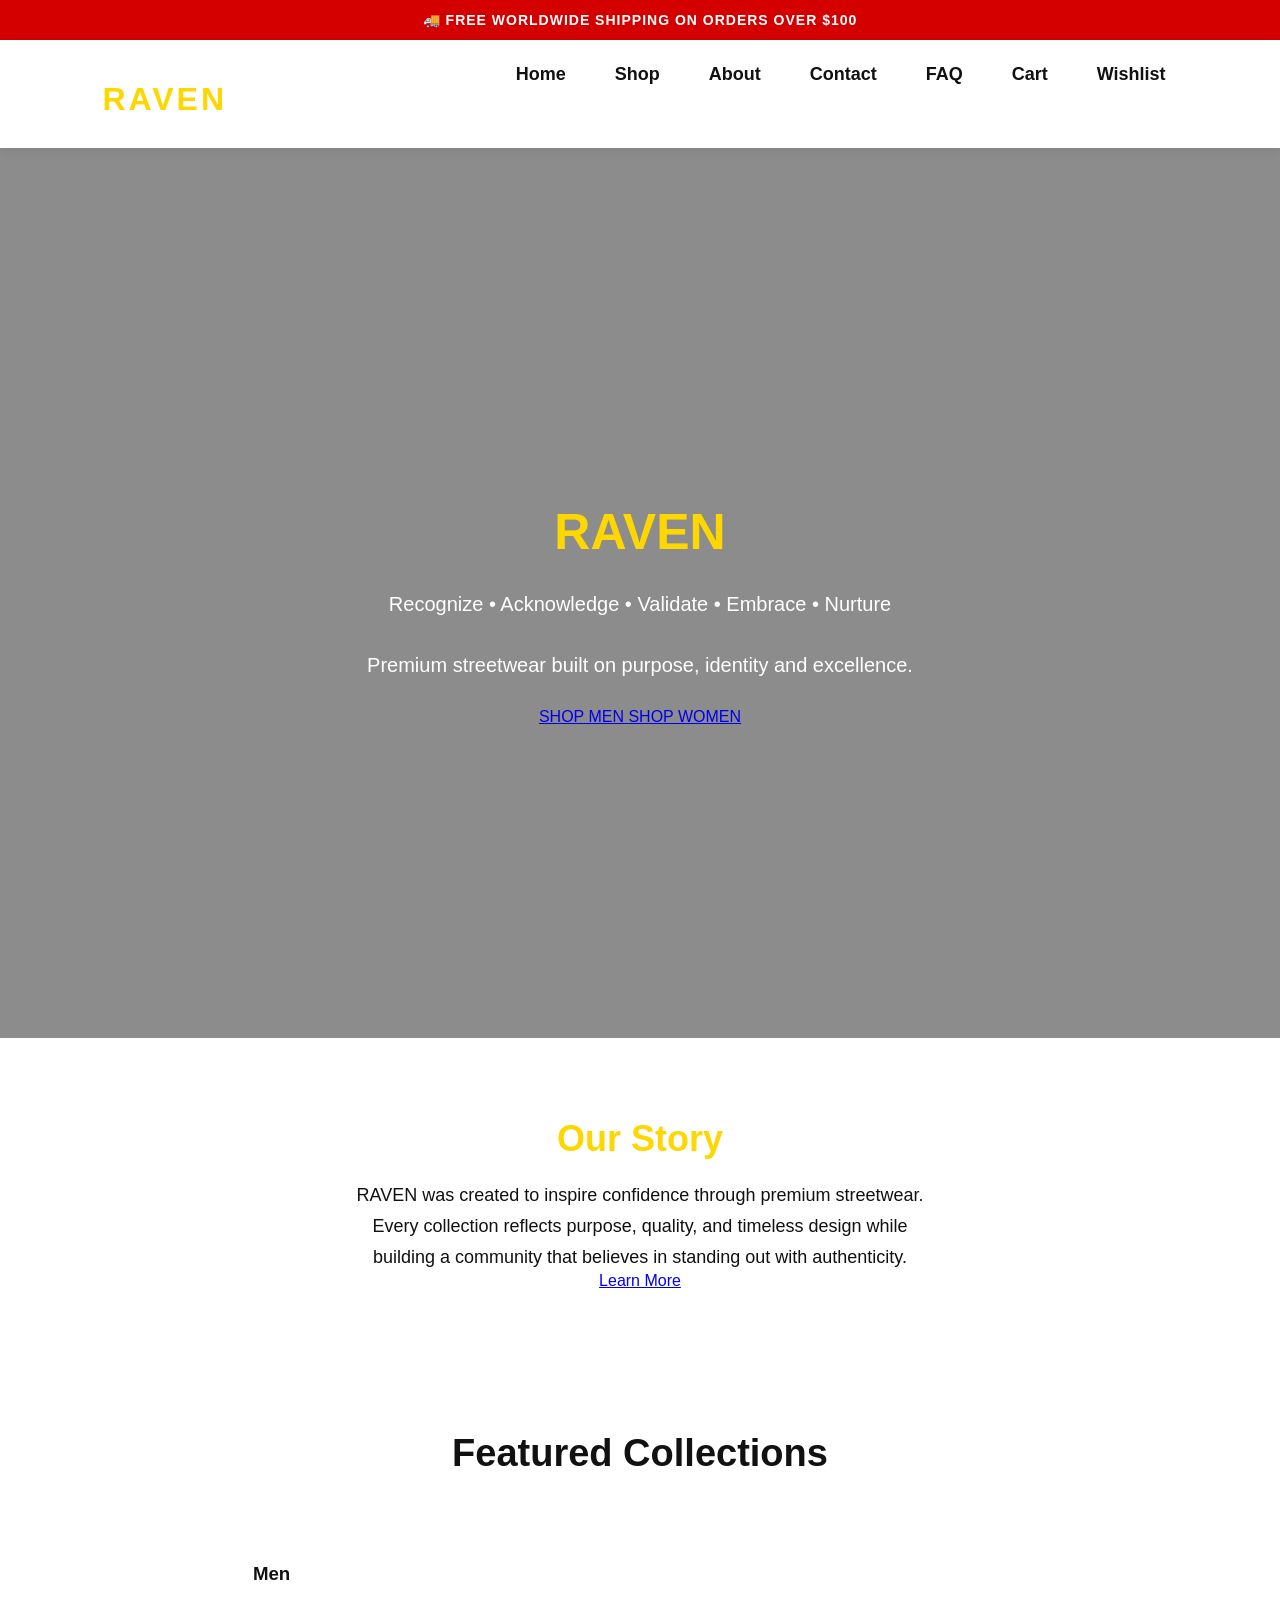
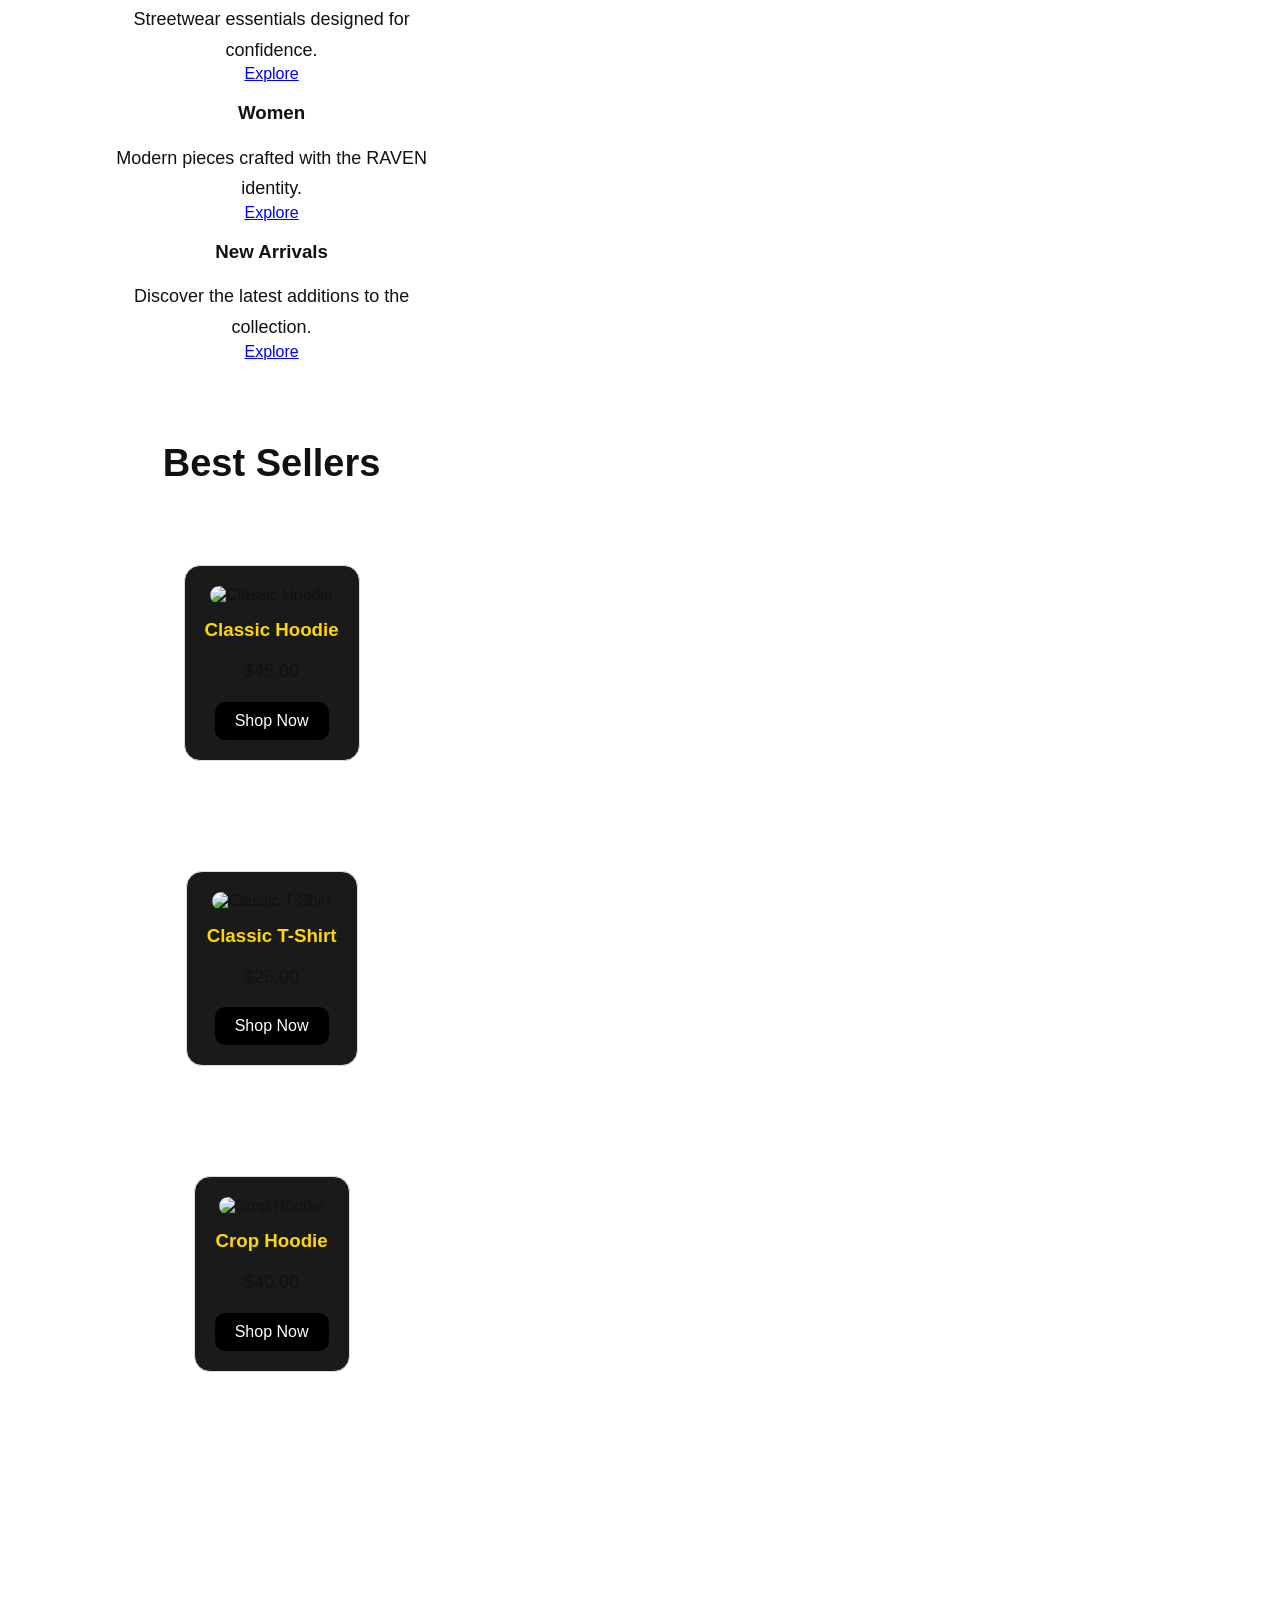
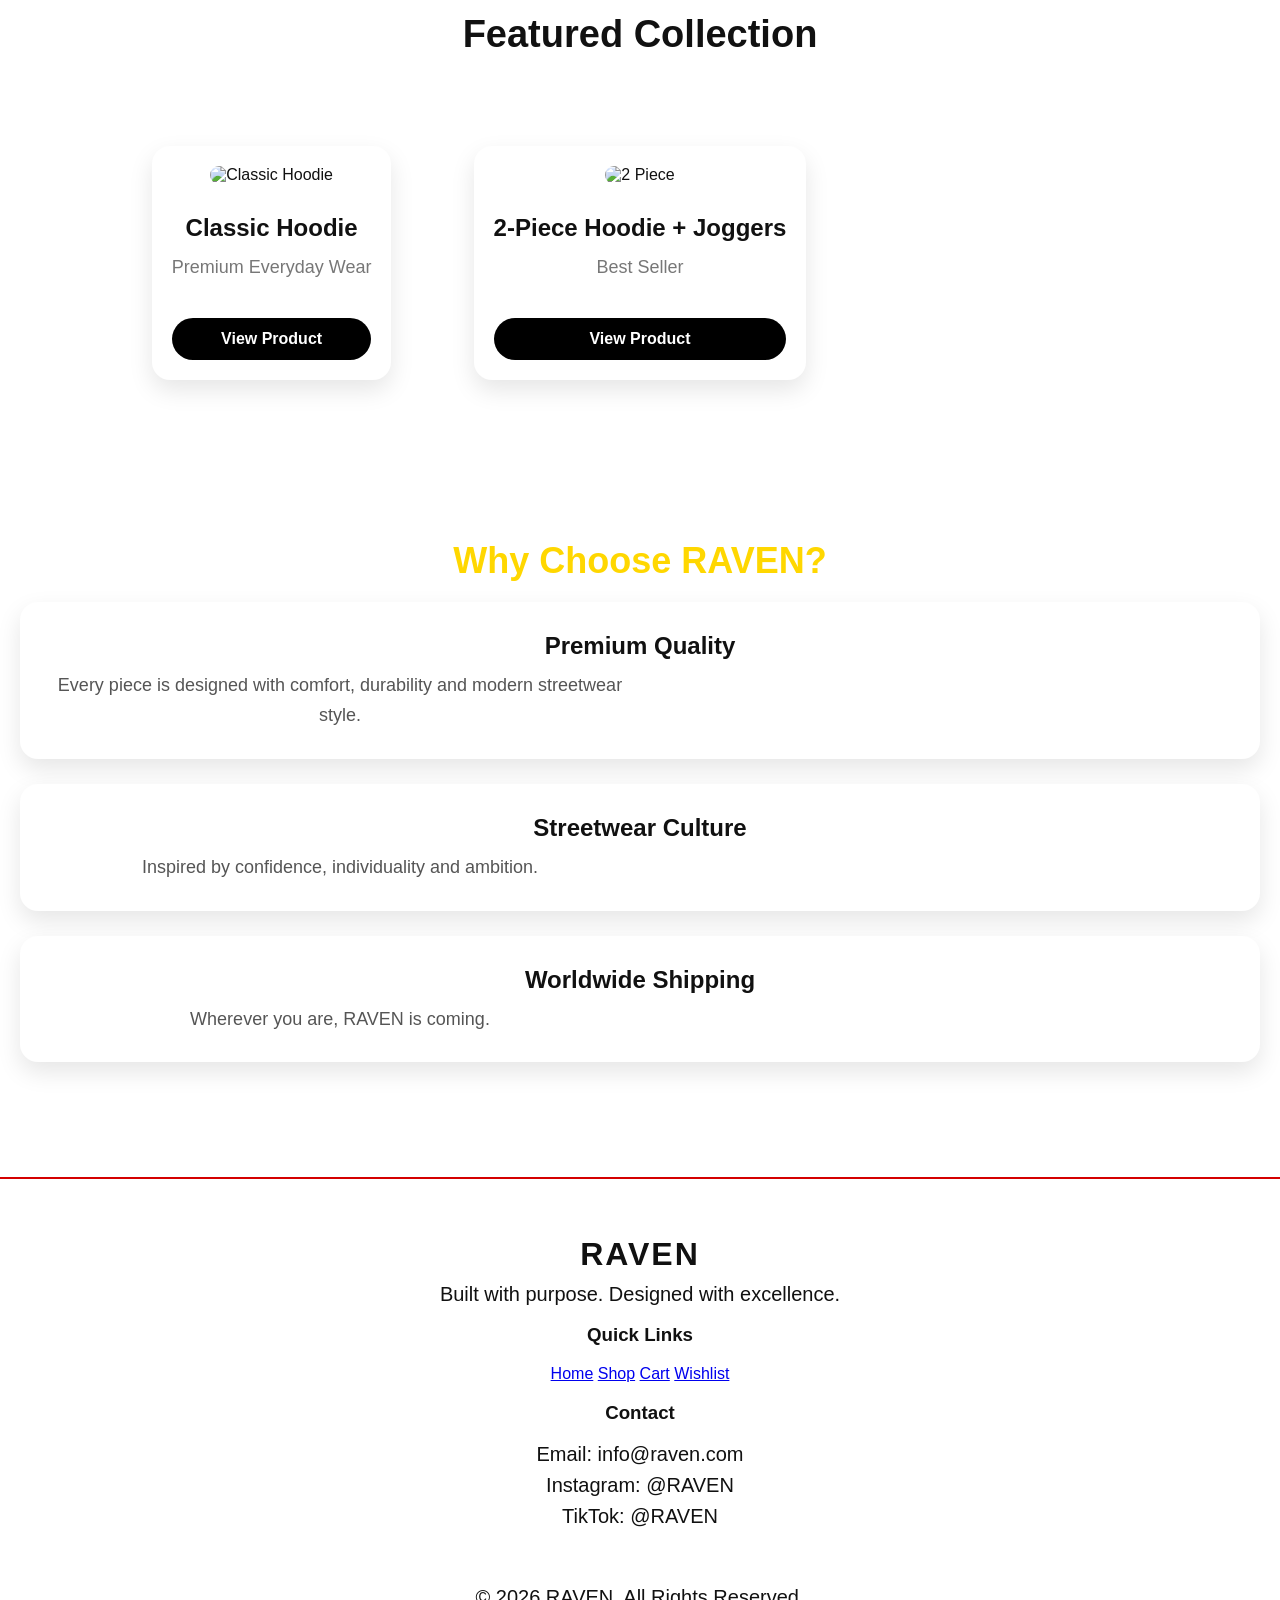
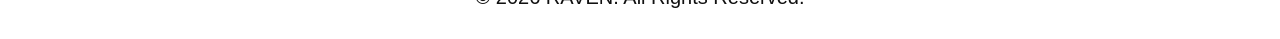
==== commit 2e174405: "update of the brand" ====
--- a/index.html
+++ b/index.html
@@ -3,7 +3,7 @@
 <head>
 <meta charset="UTF-8">
 <meta name="viewport" content="width=device-width, initial-scale=1.0">
-<title>RAVEN | GOD DID</title>
+<title>RAVEN</title>
 <link rel="stylesheet" href="style.css">
 </head>
 
@@ -15,31 +15,58 @@
 <header class="navbar">
     <h1 class="logo">RAVEN</h1>
 
-    <nav>
-    <a href="index.html">Home</a>
-    <a href="shop.html">Shop</a>
-    <a href="#">Men</a>
-    <a href="#">Women</a>
-    <a href="#">New Arrivals</a>
-    <a href="#">About</a>
-    <a href="#">Contact</a>
-    <a href="cart.html">Cart</a>
+  <nav>
+<a href="index.html">Home</a>
+<a href="shop.html">Shop</a>
+<a href="about.html">About</a>
+<a href="contact.html">Contact</a>
+<a href="faq.html">FAQ</a>
+<a href="cart.html">Cart</a>
+<a href="wishlist.html">Wishlist</a>
 </nav>
 </header>
 
 <section class="hero">
 
-    <h2>GOD DID</h2>
-
-    <p>
-        Built for those who create their own legacy.
-        Premium streetwear designed with confidence,
-        purpose and style.
-    </p>
-
-    <a href="shop.html">
-        <button>SHOP NOW</button>
-    </a>
+<div class="hero-content">
+
+<h1>RAVEN</h1>
+
+<p class="hero-subtitle">
+Recognize • Acknowledge • Validate • Embrace • Nurture
+</p>
+
+<p class="hero-text">
+Premium streetwear built on purpose, identity and excellence.
+</p>
+
+<div class="hero-buttons">
+
+<a href="shop.html" class="btn-primary">
+SHOP MEN
+</a>
+
+<a href="shop.html" class="btn-secondary">
+SHOP WOMEN
+</a>
+
+</div>
+
+</div>
+
+</section>
+
+    <section class="story">
+
+<h2>Our Story</h2>
+
+<p>
+RAVEN was created to inspire confidence through premium streetwear. Every collection reflects purpose, quality, and timeless design while building a community that believes in standing out with authenticity.
+</p>
+
+<a href="about.html" class="story-btn">Learn More</a>
+
+</section>
     
 <section class="featured">
 
--- a/style.css
+++ b/style.css
@@ -1006,4 +1006,143 @@
 
 .faq-item p{
     line-height:1.8;
+}
+/* ===== VERSION 2 HERO ===== */
+
+.hero{
+    min-height:90vh;
+    display:flex;
+    justify-content:center;
+    align-items:center;
+    text-align:center;
+    padding:80px 8%;
+    background:#111;
+    color:#fff;
+}
+
+.hero-content{
+    max-width:800px;
+}
+
+.hero h1{
+    font-size:72px;
+    letter-spacing:8px;
+    margin-bottom:20px;
+}
+
+.hero-subtitle{
+    font-size:20px;
+    margin-bottom:25px;
+    color:#ddd;
+}
+
+.hero-text{
+    font-size:20px;
+    line-height:1.8;
+    margin-bottom:45px;
+}
+
+.hero-buttons{
+    display:flex;
+    justify-content:center;
+    gap:20px;
+    flex-wrap:wrap;
+}
+
+.btn-primary,
+.btn-secondary{
+    padding:18px 36px;
+    border-radius:40px;
+    text-decoration:none;
+    font-weight:bold;
+    transition:.3s;
+}
+
+.btn-primary{
+    background:#fff;
+    color:#111;
+}
+
+.btn-primary:hover{
+    background:#c1121f;
+    color:#fff;
+}
+
+.btn-secondary{
+    border:2px solid #fff;
+    color:#fff;
+}
+
+.btn-secondary:hover{
+    background:#fff;
+    color:#111;
+}
+/* ===== OUR STORY ===== */
+
+.story{
+    background:#fff;
+    color:#111;
+    text-align:center;
+    padding:90px 8%;
+}
+
+.story h2{
+    font-size:48px;
+    margin-bottom:25px;
+}
+
+.story p{
+    max-width:750px;
+    margin:0 auto 35px;
+    font-size:18px;
+    line-height:1.9;
+}
+
+.story-btn{
+    display:inline-block;
+    padding:16px 38px;
+    background:#111;
+    color:#fff;
+    text-decoration:none;
+    border-radius:40px;
+    font-weight:bold;
+    transition:.3s;
+}
+
+.story-btn:hover{
+    background:#c1121f;
+}
+/* ===== PREMIUM NAVBAR ===== */
+
+.navbar{
+    display:flex;
+    justify-content:space-between;
+    align-items:center;
+    padding:20px 8%;
+    background:#111;
+    position:sticky;
+    top:0;
+    z-index:1000;
+}
+
+.navbar h1{
+    color:#fff;
+    letter-spacing:4px;
+}
+
+.navbar nav{
+    display:flex;
+    gap:25px;
+    flex-wrap:wrap;
+}
+
+.navbar nav a{
+    color:#fff;
+    text-decoration:none;
+    font-weight:600;
+    transition:.3s;
+}
+
+.navbar nav a:hover{
+    color:#c1121f;
 }
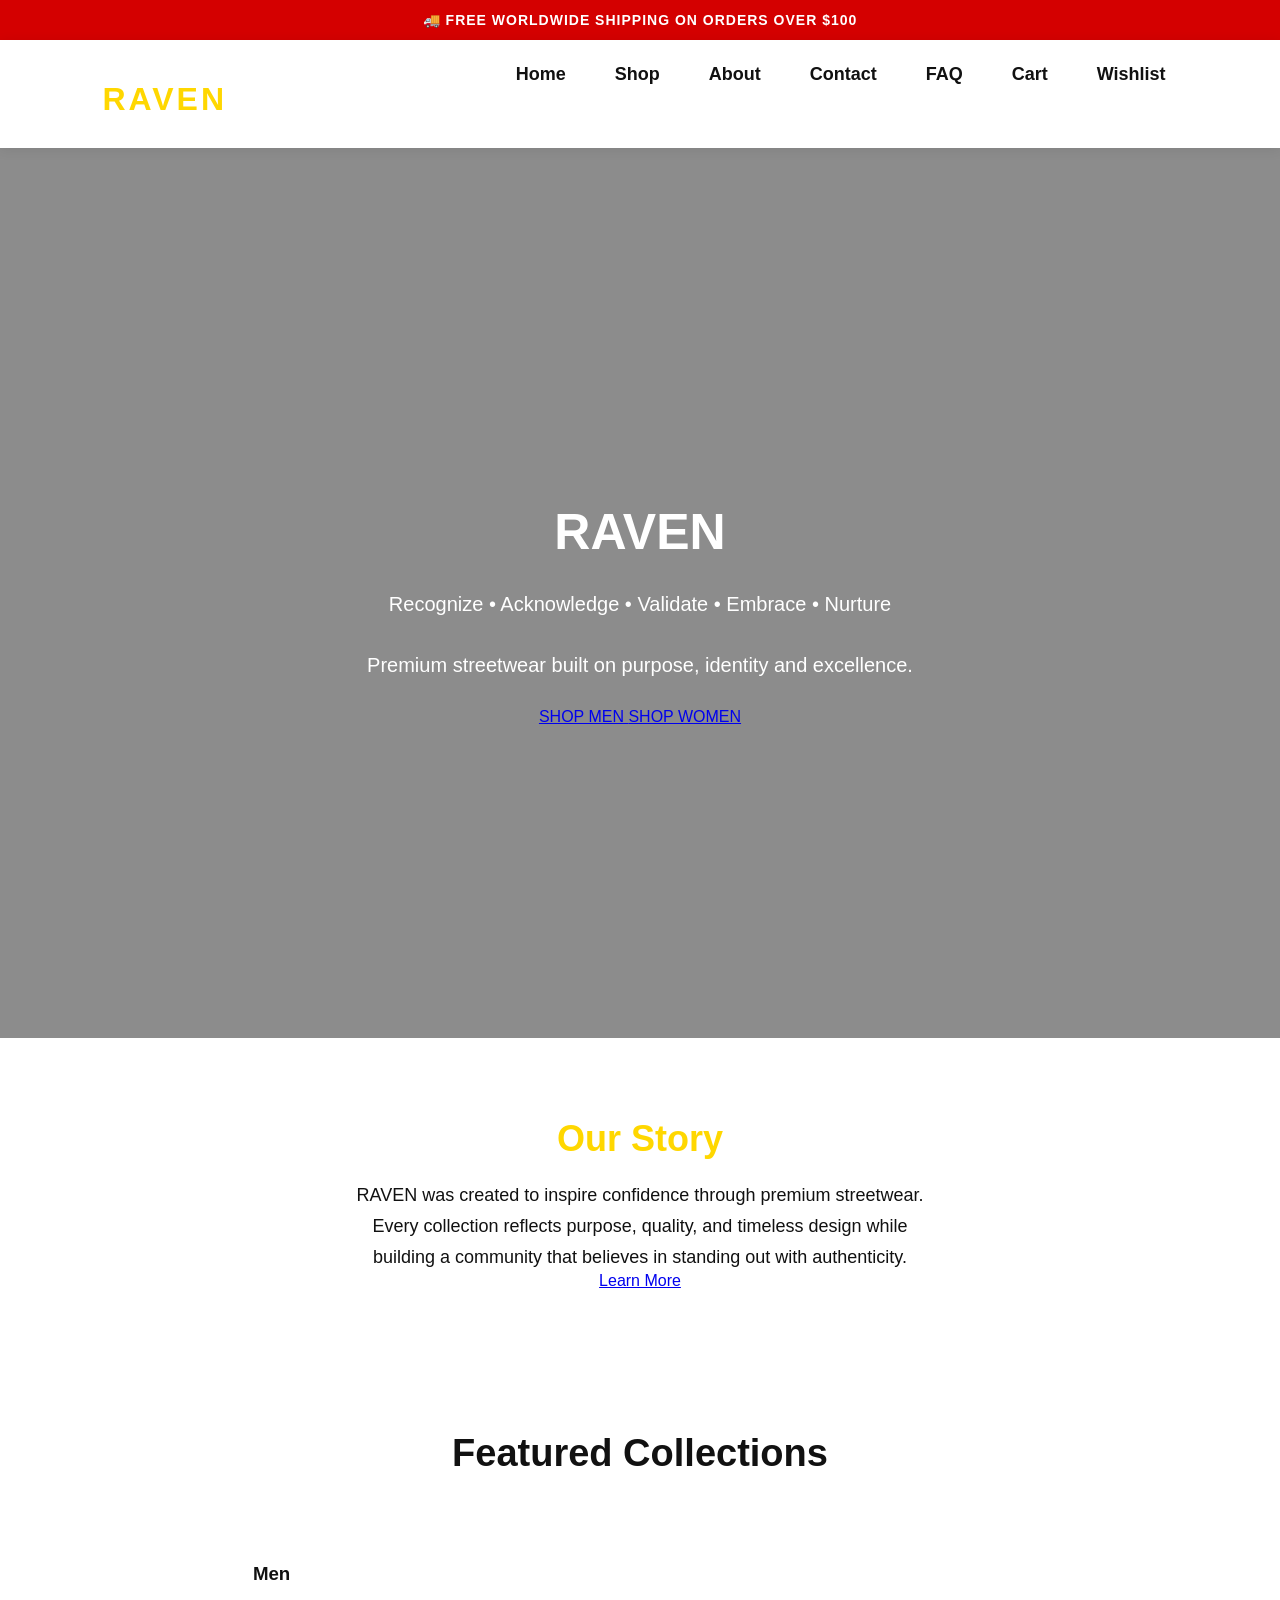
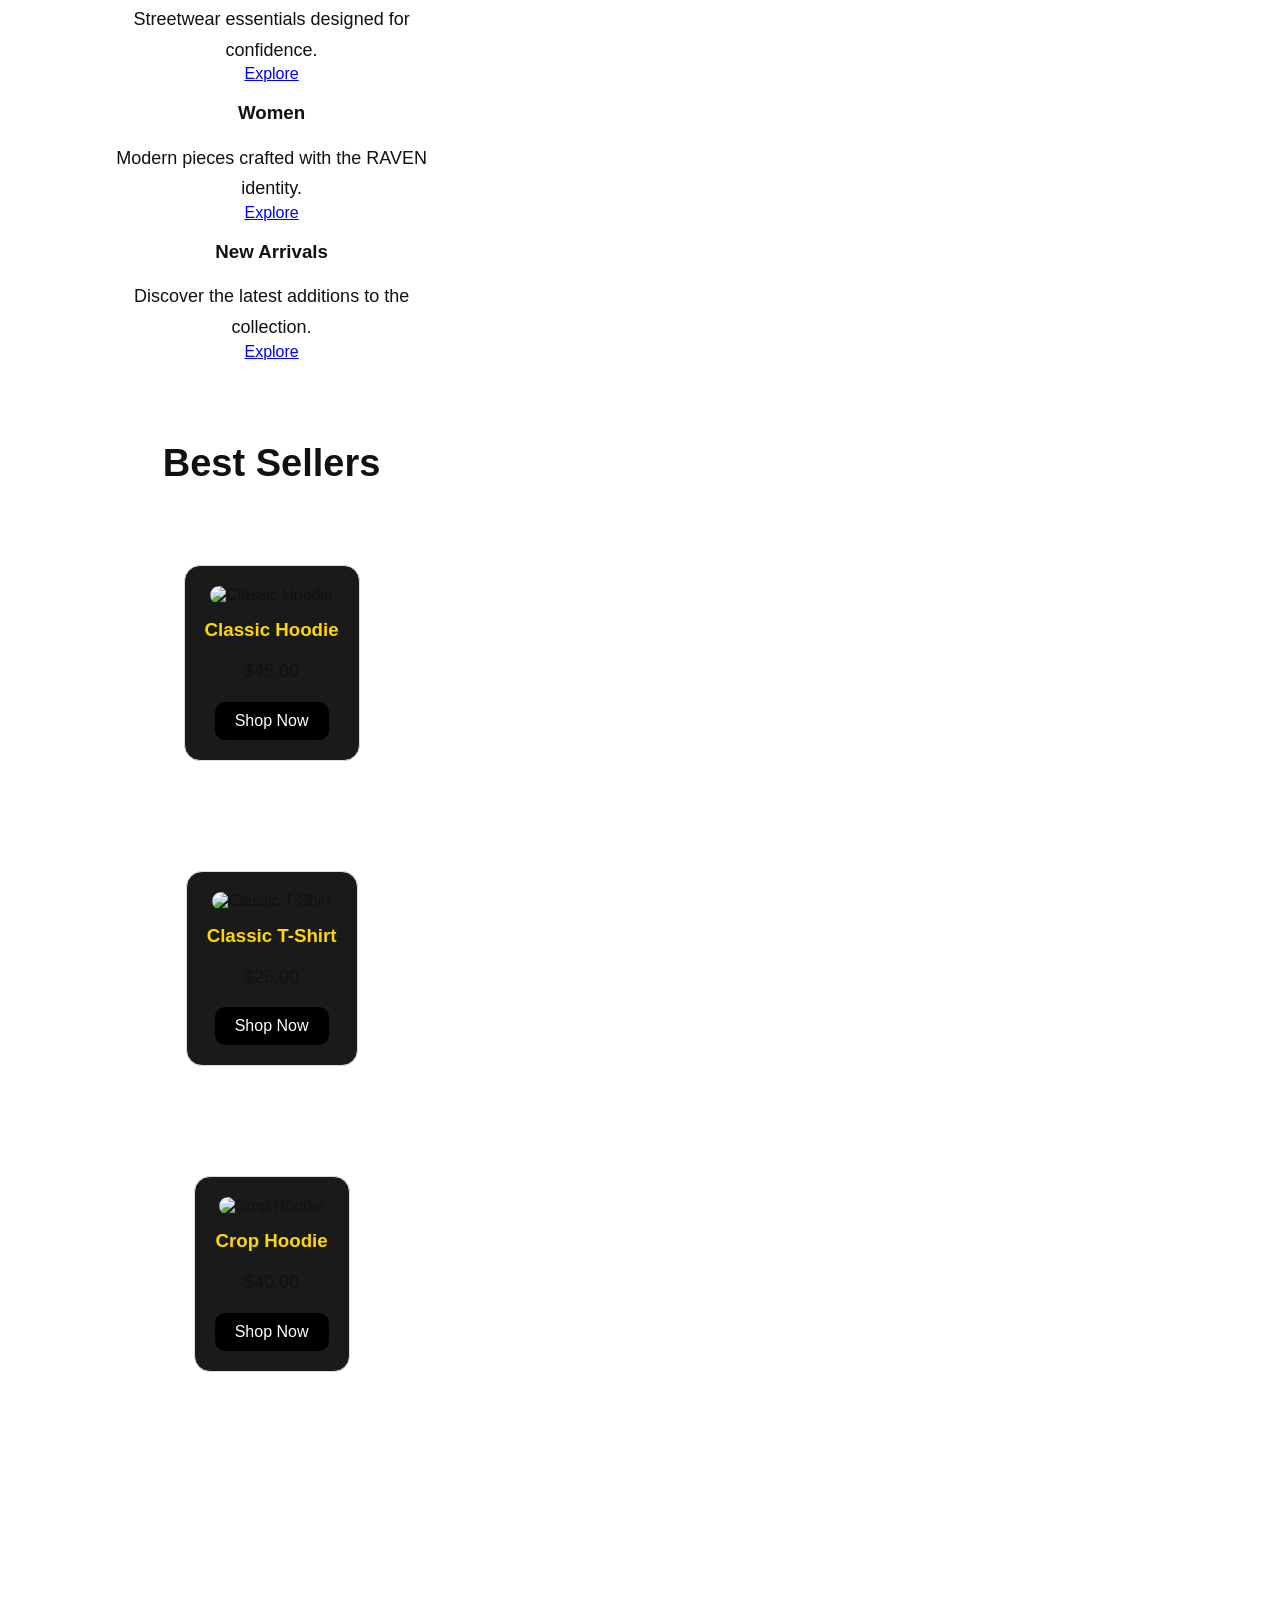
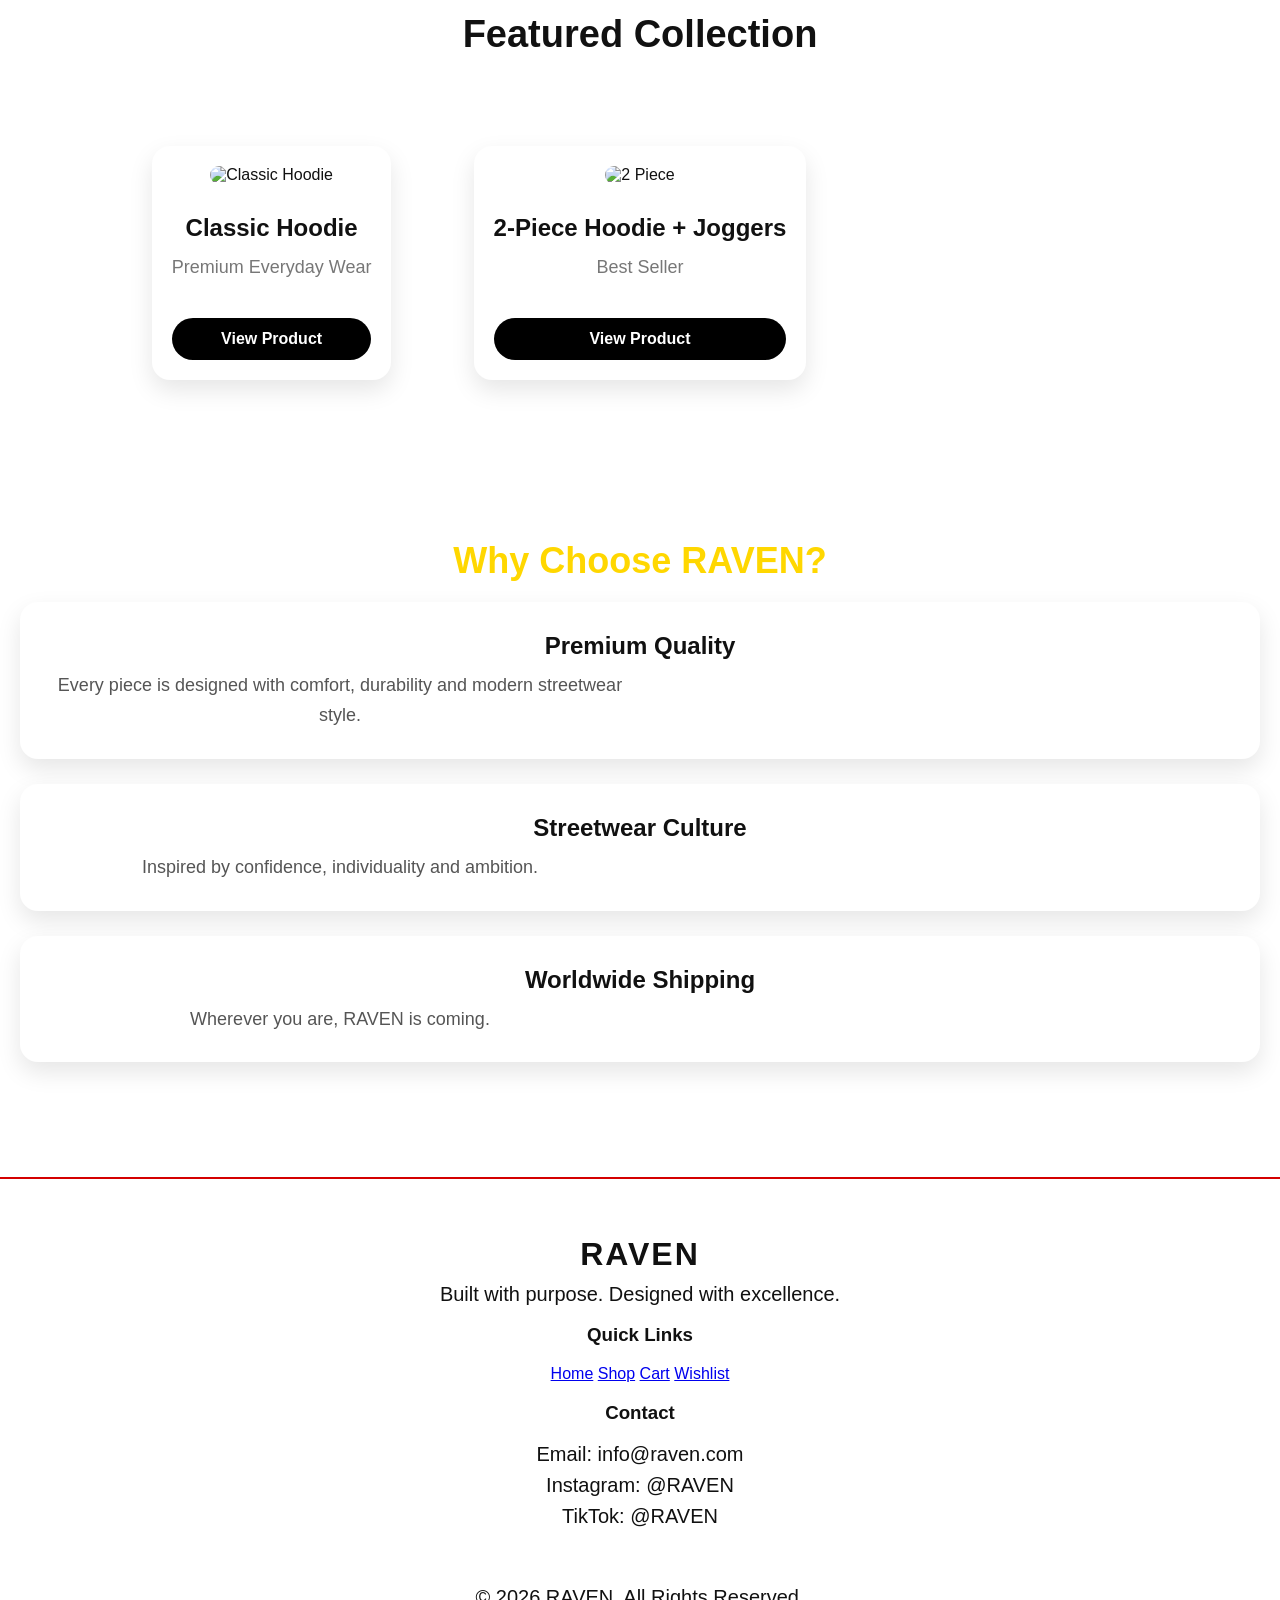
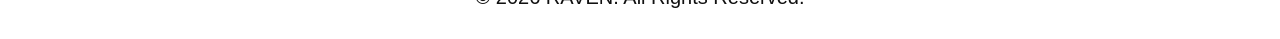
==== commit 0f28a854: "Make hero RAVEN text white" ====
--- a/index.html
+++ b/index.html
@@ -30,7 +30,7 @@
 
 <div class="hero-content">
 
-<h1>RAVEN</h1>
+<h1 style="color: white !important;">RAVEN</h1>
 
 <p class="hero-subtitle">
 Recognize • Acknowledge • Validate • Embrace • Nurture
--- a/style.css
+++ b/style.css
@@ -1145,4 +1145,434 @@
 
 .navbar nav a:hover{
     color:#c1121f;
+}
+
+/* ===== MOBILE NAVIGATION ===== */
+
+@media (max-width: 768px) {
+
+    .navbar {
+        flex-direction: column;
+        gap: 18px;
+        padding: 18px 5%;
+    }
+
+    .navbar .logo {
+        font-size: 24px;
+    }
+
+    .navbar nav {
+        justify-content: center;
+        gap: 14px;
+        flex-wrap: wrap;
+    }
+
+    .navbar nav a {
+        font-size: 13px;
+    }
+
+}
+
+/* ===== RAVEN GLOBAL STYLING ===== */
+
+* {
+    box-sizing: border-box;
+    margin: 0;
+    padding: 0;
+}
+
+html {
+    scroll-behavior: smooth;
+}
+
+body {
+    font-family: Arial, Helvetica, sans-serif;
+    background: #fff;
+    color: #111;
+    line-height: 1.6;
+}
+
+a {
+    text-decoration: none;
+}
+
+button {
+    cursor: pointer;
+}
+
+/* ===== RAVEN HERO POLISH ===== */
+
+.hero {
+    min-height: 85vh;
+    display: flex;
+    align-items: center;
+    justify-content: center;
+    text-align: center;
+    padding: 80px 7%;
+    background: #111;
+    color: #fff;
+}
+
+.hero-content {
+    max-width: 850px;
+}
+
+.hero h1 {
+    font-size: clamp(52px, 10vw, 100px);
+    letter-spacing: 10px;
+    margin-bottom: 25px;
+    font-weight: 800;
+}
+
+.hero-subtitle {
+    font-size: clamp(15px, 2vw, 20px);
+    letter-spacing: 1px;
+    color: #ddd;
+    margin-bottom: 20px;
+}
+
+.hero-text {
+    max-width: 650px;
+    margin: 0 auto 40px;
+    font-size: 18px;
+    color: #ccc;
+}
+
+.hero-buttons {
+    display: flex;
+    justify-content: center;
+    gap: 16px;
+    flex-wrap: wrap;
+}
+
+.btn-primary,
+.btn-secondary {
+    display: inline-block;
+    padding: 16px 32px;
+    border-radius: 40px;
+    font-weight: 700;
+    transition: 0.3s ease;
+}
+
+.btn-primary {
+    background: #fff;
+    color: #111;
+}
+
+.btn-secondary {
+    border: 2px solid #fff;
+    color: #fff;
+}
+
+.btn-primary:hover {
+    background: #c1121f;
+    color: #fff;
+    transform: translateY(-3px);
+}
+
+.btn-secondary:hover {
+    background: #fff;
+    color: #111;
+    transform: translateY(-3px);
+}
+
+/* Mobile hero */
+
+@media (max-width: 768px) {
+
+    .hero {
+        min-height: 75vh;
+        padding: 60px 6%;
+    }
+
+    .hero h1 {
+        letter-spacing: 6px;
+    }
+
+    .hero-text {
+        font-size: 16px;
+    }
+
+    .btn-primary,
+    .btn-secondary {
+        width: 100%;
+        max-width: 280px;
+    }
+
+}
+
+/* ===== FEATURED COLLECTIONS POLISH ===== */
+
+.featured {
+    padding: 90px 7%;
+    text-align: center;
+    background: #fff;
+}
+
+.featured h2 {
+    font-size: clamp(32px, 5vw, 48px);
+    margin-bottom: 45px;
+    letter-spacing: 1px;
+}
+
+.featured-grid {
+    display: grid;
+    grid-template-columns: repeat(3, 1fr);
+    gap: 24px;
+    max-width: 1200px;
+    margin: 0 auto;
+}
+
+.featured-card {
+    min-height: 280px;
+    display: flex;
+    flex-direction: column;
+    justify-content: center;
+    align-items: center;
+    padding: 35px;
+    background: #f5f5f5;
+    border-radius: 18px;
+    transition: transform 0.3s ease, box-shadow 0.3s ease;
+}
+
+.featured-card:hover {
+    transform: translateY(-8px);
+    box-shadow: 0 15px 35px rgba(0, 0, 0, 0.12);
+}
+
+.featured-card h3 {
+    font-size: 28px;
+    margin-bottom: 12px;
+}
+
+.featured-card p {
+    max-width: 300px;
+    margin-bottom: 25px;
+    color: #555;
+}
+
+.featured-card a {
+    display: inline-block;
+    padding: 12px 28px;
+    border-radius: 30px;
+    background: #111;
+    color: #fff;
+    font-weight: 700;
+    transition: 0.3s ease;
+}
+
+.featured-card a:hover {
+    background: #c1121f;
+    transform: translateY(-2px);
+}
+
+/* Mobile */
+
+@media (max-width: 768px) {
+
+    .featured {
+        padding: 65px 6%;
+    }
+
+    .featured-grid {
+        grid-template-columns: 1fr;
+    }
+
+}
+
+/* ===== BEST SELLERS POLISH ===== */
+
+.best-sellers {
+    padding: 90px 7%;
+    background: #f7f7f7;
+    text-align: center;
+}
+
+.best-sellers h2 {
+    font-size: clamp(32px, 5vw, 48px);
+    margin-bottom: 45px;
+}
+
+.best-sellers .product-grid {
+    display: grid;
+    grid-template-columns: repeat(3, 1fr);
+    gap: 24px;
+    max-width: 1200px;
+    margin: 0 auto;
+}
+
+.best-sellers .product-card {
+    background: #fff;
+    border: none;
+    border-radius: 18px;
+    padding: 18px;
+    overflow: hidden;
+    transition: transform 0.3s ease, box-shadow 0.3s ease;
+}
+
+.best-sellers .product-card:hover {
+    transform: translateY(-8px);
+    box-shadow: 0 15px 35px rgba(0, 0, 0, 0.12);
+}
+
+.best-sellers .product-card img {
+    width: 100%;
+    aspect-ratio: 1 / 1;
+    object-fit: cover;
+    border-radius: 12px;
+}
+
+.best-sellers .product-card h3 {
+    margin-top: 18px;
+    font-size: 21px;
+}
+
+.best-sellers .product-card p {
+    margin: 8px 0 18px;
+    font-weight: 700;
+}
+
+.best-sellers .product-card a {
+    display: inline-block;
+    padding: 11px 25px;
+    background: #111;
+    color: #fff;
+    border-radius: 30px;
+    font-weight: 700;
+    transition: 0.3s ease;
+}
+
+.best-sellers .product-card a:hover {
+    background: #c1121f;
+}
+
+/* Mobile */
+
+@media (max-width: 768px) {
+
+    .best-sellers {
+        padding: 65px 6%;
+    }
+
+    .best-sellers .product-grid {
+        grid-template-columns: 1fr;
+    }
+
+}
+
+/* ===== OUR STORY POLISH ===== */
+
+.story {
+    padding: 100px 7%;
+    background: #111;
+    color: #fff;
+    text-align: center;
+}
+
+.story h2 {
+    font-size: clamp(34px, 5vw, 52px);
+    margin-bottom: 25px;
+    letter-spacing: 1px;
+}
+
+.story p {
+    max-width: 760px;
+    margin: 0 auto 35px;
+    color: #ddd;
+    font-size: 18px;
+    line-height: 1.9;
+}
+
+.story-btn {
+    display: inline-block;
+    padding: 15px 32px;
+    background: #fff;
+    color: #111;
+    border-radius: 40px;
+    font-weight: 700;
+    transition: 0.3s ease;
+}
+
+.story-btn:hover {
+    background: #c1121f;
+    color: #fff;
+    transform: translateY(-3px);
+}
+
+/* Mobile */
+
+@media (max-width: 768px) {
+
+    .story {
+        padding: 70px 6%;
+    }
+
+    .story p {
+        font-size: 16px;
+    }
+
+}
+
+/* ===== MOBILE HOMEPAGE FIX ===== */
+
+@media (max-width: 768px) {
+
+    .navbar {
+        padding: 14px 5%;
+        gap: 10px;
+    }
+
+    .navbar .logo {
+        font-size: 22px;
+        letter-spacing: 4px;
+    }
+
+    .navbar nav {
+        gap: 10px 18px;
+    }
+
+    .navbar nav a {
+        font-size: 14px;
+    }
+
+    .hero {
+        min-height: auto;
+        padding: 70px 6% 80px;
+    }
+
+    .hero h1 {
+        color: #fff !important;
+        font-size: 58px;
+        letter-spacing: 7px;
+        margin-bottom: 22px;
+    }
+
+    .hero-subtitle {
+        font-size: 15px;
+        line-height: 1.8;
+        margin-bottom: 22px;
+    }
+
+    .hero-text {
+        font-size: 16px;
+        line-height: 1.7;
+        margin-bottom: 30px;
+    }
+
+    .hero-buttons {
+        gap: 14px;
+    }
+
+    .btn-primary,
+    .btn-secondary {
+        width: 100%;
+        max-width: 300px;
+        padding: 15px 25px;
+    }
+
+}
+/* ===== HERO RAVEN COLOR ===== */
+
+.hero .hero-content h1 {
+    color: #fff !important;
 }
